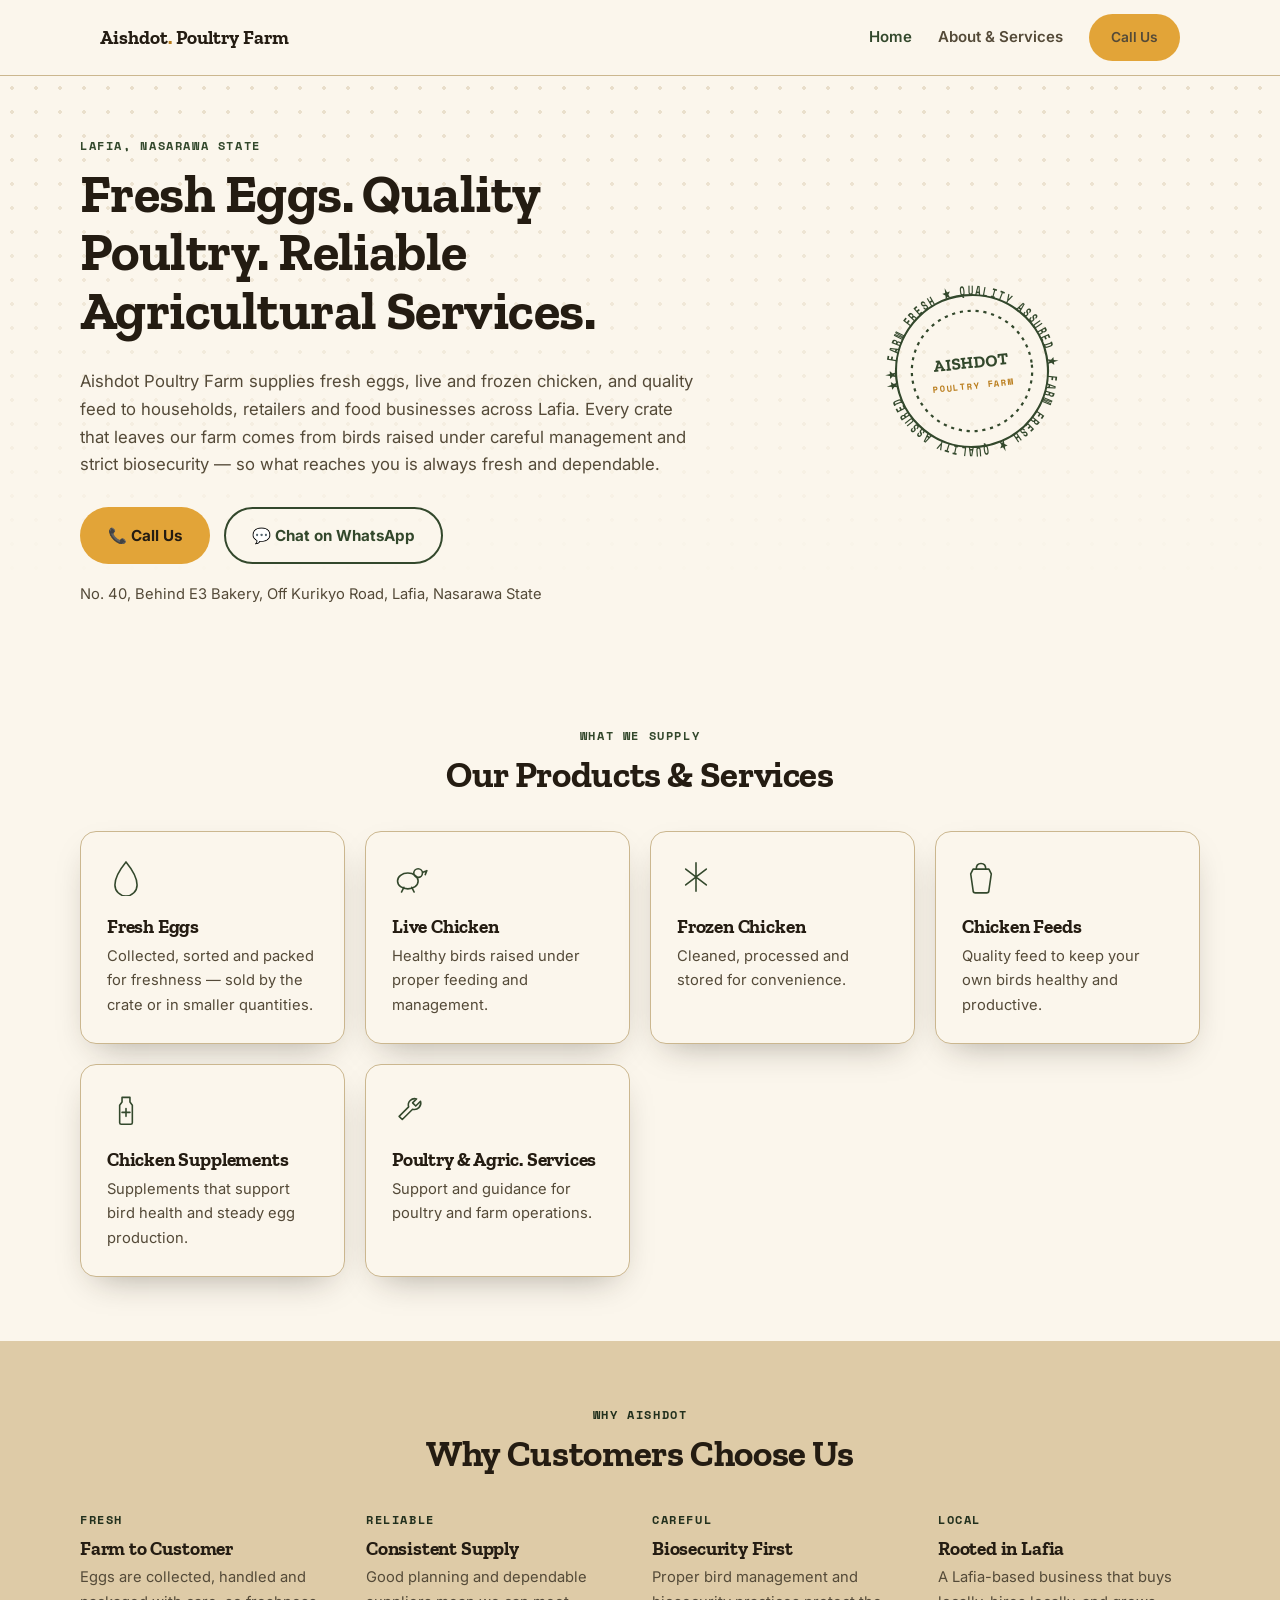
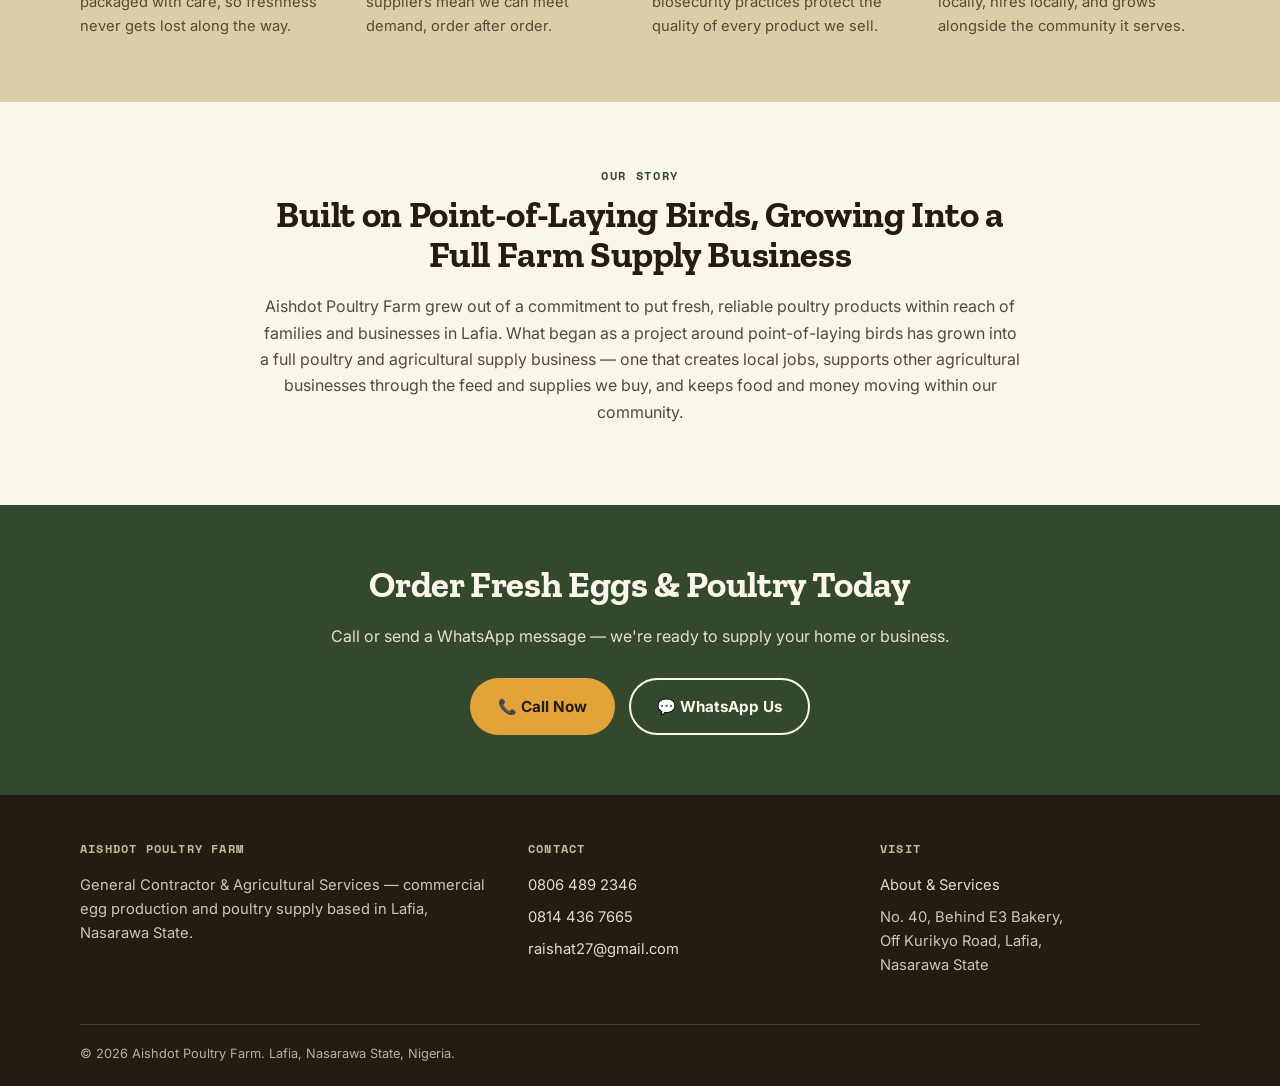
==== index.html @ 69ba30f1 "Add files via upload" ====
<!DOCTYPE html>
<html lang="en">
<head>
<meta charset="UTF-8">
<meta name="viewport" content="width=device-width, initial-scale=1.0">
<title>Aishdot Poultry Farm — Fresh Eggs & Quality Poultry in Lafia</title>
<meta name="description" content="Aishdot Poultry Farm supplies fresh eggs, live and frozen chicken, feed and supplements to homes and businesses in Lafia, Nasarawa State.">
<link rel="preconnect" href="https://fonts.googleapis.com">
<link rel="preconnect" href="https://fonts.gstatic.com" crossorigin>
<link href="https://fonts.googleapis.com/css2?family=Zilla+Slab:wght@500;600;700&family=Inter:wght@400;500;600;700&family=Space+Mono:wght@400;700&display=swap" rel="stylesheet">
<link rel="stylesheet" href="style.css">
</head>
<body>

<header class="site-header">
  <nav class="nav">
    <a href="index.html" class="brand">Aishdot<span>.</span> Poultry Farm</a>
    <button class="nav-toggle" id="navToggle" aria-label="Open menu" aria-expanded="false">☰</button>
    <div class="nav-links" id="navLinks">
      <a href="index.html" class="active">Home</a>
      <a href="about.html">About &amp; Services</a>
      <a class="btn btn-primary" href="tel:+2348064892346">Call Us</a>
    </div>
  </nav>
</header>

<section class="hero">
  <div class="hero-pattern" aria-hidden="true"></div>
  <div class="hero-grid">
    <div>
      <span class="eyebrow">Lafia, Nasarawa State</span>
      <h1>Fresh Eggs. Quality Poultry. Reliable Agricultural Services.</h1>
      <p class="lede">Aishdot Poultry Farm supplies fresh eggs, live and frozen chicken, and quality feed to households, retailers and food businesses across Lafia. Every crate that leaves our farm comes from birds raised under careful management and strict biosecurity — so what reaches you is always fresh and dependable.</p>
      <div class="btn-row">
        <a class="btn btn-primary" href="tel:+2348064892346">📞 Call Us</a>
        <a class="btn btn-outline" href="https://wa.me/2348064892346?text=Hello%20Aishdot%20Poultry%20Farm%2C%20I%27d%20like%20to%20know%20more%20about%20your%20products" target="_blank" rel="noopener">💬 Chat on WhatsApp</a>
      </div>
      <address>No. 40, Behind E3 Bakery, Off Kurikyo Road, Lafia, Nasarawa State</address>
    </div>
    <div class="hero-badge-col">
      <div class="stamp">
        <svg class="stamp-ring" viewBox="0 0 120 120">
          <path id="stampPathHome" d="M 60,60 m -48,0 a 48,48 0 1,1 96,0 a 48,48 0 1,1 -96,0" fill="none" stroke="currentColor" stroke-width="1.4"/>
          <circle cx="60" cy="60" r="38" fill="none" stroke="currentColor" stroke-width="1.4" stroke-dasharray="2 3"/>
          <text font-family="Space Mono, monospace" font-size="8.4" font-weight="700" letter-spacing="2" fill="currentColor">
            <textPath href="#stampPathHome" startOffset="0" textLength="301" lengthAdjust="spacingAndGlyphs">★ FARM FRESH ★ QUALITY ASSURED ★ FARM FRESH ★ QUALITY ASSURED ★</textPath>
          </text>
        </svg>
        <div class="stamp-center">
          <strong style="font-size:1.05rem">AISHDOT</strong>
          <small>Poultry Farm</small>
        </div>
      </div>
    </div>
  </div>
</section>

<section class="section">
  <div class="section-inner">
    <div class="section-head">
      <span class="eyebrow">What We Supply</span>
      <h2>Our Products &amp; Services</h2>
    </div>
    <div class="grid-products">
      <div class="card">
        <svg viewBox="0 0 48 48" fill="none" stroke="currentColor" stroke-width="2" stroke-linecap="round" stroke-linejoin="round"><path d="M24 5C15 16 10 27 10 34a14 14 0 0 0 28 0c0-7-5-18-14-29z"/></svg>
        <h3>Fresh Eggs</h3>
        <p>Collected, sorted and packed for freshness — sold by the crate or in smaller quantities.</p>
      </div>
      <div class="card">
        <svg viewBox="0 0 48 48" fill="none" stroke="currentColor" stroke-width="2" stroke-linecap="round" stroke-linejoin="round">
          <ellipse cx="20" cy="29" rx="13" ry="10"/><circle cx="33" cy="19" r="5.5"/>
          <path d="M39 18l5-2-2 5"/><path d="M15 37l-3 6M25 37l3 6"/>
        </svg>
        <h3>Live Chicken</h3>
        <p>Healthy birds raised under proper feeding and management.</p>
      </div>
      <div class="card">
        <svg viewBox="0 0 48 48" fill="none" stroke="currentColor" stroke-width="2" stroke-linecap="round"><path d="M24 6v36M11 14l26 20M37 14L11 34"/></svg>
        <h3>Frozen Chicken</h3>
        <p>Cleaned, processed and stored for convenience.</p>
      </div>
      <div class="card">
        <svg viewBox="0 0 48 48" fill="none" stroke="currentColor" stroke-width="2" stroke-linecap="round" stroke-linejoin="round">
          <path d="M14 14h20l3 6-3 21a3 3 0 0 1-3 3H17a3 3 0 0 1-3-3l-3-21z"/><path d="M18 14c0-4 2-7 6-7s6 3 6 7"/>
        </svg>
        <h3>Chicken Feeds</h3>
        <p>Quality feed to keep your own birds healthy and productive.</p>
      </div>
      <div class="card">
        <svg viewBox="0 0 48 48" fill="none" stroke="currentColor" stroke-width="2" stroke-linecap="round" stroke-linejoin="round">
          <path d="M19 8h10v6l3 4v22a2 2 0 0 1-2 2H18a2 2 0 0 1-2-2V18l3-4z"/><path d="M24 22v10M19 27h10"/>
        </svg>
        <h3>Chicken Supplements</h3>
        <p>Supplements that support bird health and steady egg production.</p>
      </div>
      <div class="card">
        <svg viewBox="0 0 48 48" fill="none" stroke="currentColor" stroke-width="2" stroke-linecap="round" stroke-linejoin="round">
          <path d="M31 10a8 8 0 0 0-10 10L9 32l4 4 13-13a8 8 0 0 0 10-10l-6 6-4-4z"/>
        </svg>
        <h3>Poultry &amp; Agric. Services</h3>
        <p>Support and guidance for poultry and farm operations.</p>
      </div>
    </div>
  </div>
</section>

<section class="section section-alt">
  <div class="section-inner">
    <div class="section-head">
      <span class="eyebrow">Why Aishdot</span>
      <h2>Why Customers Choose Us</h2>
    </div>
    <div class="grid-values">
      <div class="value-card">
        <span class="eyebrow">Fresh</span>
        <h3>Farm to Customer</h3>
        <p>Eggs are collected, handled and packaged with care, so freshness never gets lost along the way.</p>
      </div>
      <div class="value-card">
        <span class="eyebrow">Reliable</span>
        <h3>Consistent Supply</h3>
        <p>Good planning and dependable suppliers mean we can meet demand, order after order.</p>
      </div>
      <div class="value-card">
        <span class="eyebrow">Careful</span>
        <h3>Biosecurity First</h3>
        <p>Proper bird management and biosecurity practices protect the quality of every product we sell.</p>
      </div>
      <div class="value-card">
        <span class="eyebrow">Local</span>
        <h3>Rooted in Lafia</h3>
        <p>A Lafia-based business that buys locally, hires locally, and grows alongside the community it serves.</p>
      </div>
    </div>
  </div>
</section>

<section class="section">
  <div class="section-inner center" style="max-width:760px;margin:0 auto;">
    <span class="eyebrow">Our Story</span>
    <h2>Built on Point-of-Laying Birds, Growing Into a Full Farm Supply Business</h2>
    <p>Aishdot Poultry Farm grew out of a commitment to put fresh, reliable poultry products within reach of families and businesses in Lafia. What began as a project around point-of-laying birds has grown into a full poultry and agricultural supply business — one that creates local jobs, supports other agricultural businesses through the feed and supplies we buy, and keeps food and money moving within our community.</p>
  </div>
</section>

<section class="band">
  <div class="section-inner">
    <h2>Order Fresh Eggs &amp; Poultry Today</h2>
    <p>Call or send a WhatsApp message — we're ready to supply your home or business.</p>
    <div class="btn-row" style="justify-content:center">
      <a class="btn btn-primary" href="tel:+2348064892346">📞 Call Now</a>
      <a class="btn btn-outline" href="https://wa.me/2348064892346" target="_blank" rel="noopener">💬 WhatsApp Us</a>
    </div>
  </div>
</section>

<footer>
  <div class="footer-inner">
    <div>
      <h4>Aishdot Poultry Farm</h4>
      <p>General Contractor &amp; Agricultural Services — commercial egg production and poultry supply based in Lafia, Nasarawa State.</p>
    </div>
    <div>
      <h4>Contact</h4>
      <a href="tel:+2348064892346">0806 489 2346</a>
      <a href="tel:+2348144367665">0814 436 7665</a>
      <a href="mailto:raishat27@gmail.com">raishat27@gmail.com</a>
    </div>
    <div>
      <h4>Visit</h4>
      <a href="about.html">About &amp; Services</a>
      <p style="margin-top:8px">No. 40, Behind E3 Bakery,<br>Off Kurikyo Road, Lafia,<br>Nasarawa State</p>
    </div>
  </div>
  <div class="footer-bottom">© <span id="year"></span> Aishdot Poultry Farm. Lafia, Nasarawa State, Nigeria.</div>
</footer>

<script src="script.js"></script>
</body>
</html>
---- style.css ----
/* ============================================
   AISHDOT POULTRY FARM — Design tokens & styles
   Palette drawn from real materials: egg-carton
   pulp (tan/grey), eggshell white, forest green
   (farm/trust), egg-yolk amber (warmth, CTA).
   ============================================ */

:root{
  --cream:#FBF6EC;
  --pulp:#DECBA7;
  --pulp-dark:#B99F71;
  --ink:#241C12;
  --ink-soft:#544A38;
  --forest:#33482C;
  --forest-deep:#22301D;
  --yolk:#E2A438;
  --yolk-deep:#B97C1A;
  --line:#CBB78F;
  --radius:16px;
  --shadow:0 14px 34px -16px rgba(36,28,18,.4);
  --maxw:1120px;
}

*{box-sizing:border-box;}
html{scroll-behavior:smooth;}
body{
  margin:0;
  font-family:'Inter',system-ui,-apple-system,sans-serif;
  color:var(--ink);
  background:var(--cream);
  line-height:1.65;
  -webkit-font-smoothing:antialiased;
}
img{max-width:100%;display:block;}
a{color:inherit;}
h1,h2,h3{
  font-family:'Zilla Slab',Georgia,serif;
  font-weight:700;
  line-height:1.08;
  letter-spacing:-.01em;
  margin:0 0 .5em;
}
h1{font-size:clamp(2.1rem,5vw,3.4rem);}
h2{font-size:clamp(1.6rem,3.4vw,2.3rem);}
h3{font-size:1.2rem;}
p{margin:0 0 1em;color:var(--ink-soft);}
.mono{font-family:'Space Mono',monospace;}
.eyebrow{
  font-family:'Space Mono',monospace;
  font-size:.72rem;
  letter-spacing:.14em;
  text-transform:uppercase;
  color:var(--forest);
  font-weight:700;
  margin:0 0 10px;
  display:block;
}
.section-alt .eyebrow{color:var(--forest-deep);}
.center{text-align:center;}
.lede{font-size:1.05rem;max-width:640px;}
.center .lede{margin-left:auto;margin-right:auto;}

/* ---------- buttons ---------- */
.btn{
  display:inline-flex;align-items:center;gap:8px;
  padding:14px 26px;border-radius:999px;
  font-weight:700;font-size:.95rem;text-decoration:none;
  border:2px solid transparent;cursor:pointer;
  transition:transform .15s ease, background .15s ease, color .15s ease;
}
.btn:hover{transform:translateY(-2px);}
.btn:focus-visible{outline:3px solid var(--yolk);outline-offset:3px;}
.btn-primary{background:var(--yolk);color:var(--ink);}
.btn-primary:hover{background:var(--yolk-deep);}
.btn-outline{background:transparent;border-color:var(--forest);color:var(--forest);}
.btn-outline:hover{background:var(--forest);color:var(--cream);}
.btn-row{display:flex;flex-wrap:wrap;gap:14px;margin-top:28px;}
.center .btn-row{justify-content:center;}

/* ---------- header / nav ---------- */
.site-header{
  position:sticky;top:0;z-index:50;
  background:rgba(251,246,236,.92);backdrop-filter:blur(8px);
  border-bottom:1px solid var(--line);
}
.nav{max-width:var(--maxw);margin:0 auto;display:flex;align-items:center;justify-content:space-between;padding:14px 20px;}
.brand{font-family:'Zilla Slab',serif;font-weight:700;font-size:1.2rem;text-decoration:none;color:var(--ink);}
.brand span{color:var(--yolk-deep);}
.nav-links{display:flex;align-items:center;gap:26px;}
.nav-links a{text-decoration:none;font-weight:600;font-size:.94rem;color:var(--ink-soft);}
.nav-links a.active{color:var(--forest);}
.nav-links .btn{padding:10px 20px;font-size:.86rem;}
.nav-toggle{display:none;background:none;border:none;font-size:1.5rem;color:var(--ink);cursor:pointer;}

@media (max-width:760px){
  .nav-toggle{display:block;}
  .nav-links{
    position:fixed;inset:60px 0 0 0;background:var(--cream);
    flex-direction:column;align-items:flex-start;padding:28px 24px;gap:20px;
    transform:translateY(-115%);transition:transform .3s ease;
    border-bottom:1px solid var(--line);overflow-y:auto;
  }
  .nav-links.open{transform:translateY(0);}
}

/* ---------- hero ---------- */
.hero{position:relative;overflow:hidden;padding:60px 20px 56px;}
.hero-pattern{
  position:absolute;inset:0;
  background-image:radial-gradient(var(--pulp-dark) 1.6px, transparent 1.6px);
  background-size:24px 24px;opacity:.28;
  mask-image:linear-gradient(to bottom, black, transparent 88%);
  pointer-events:none;
}
.hero-grid{position:relative;max-width:var(--maxw);margin:0 auto;display:grid;grid-template-columns:1.15fr .85fr;gap:48px;align-items:center;}
.hero address{font-style:normal;font-size:.92rem;color:var(--ink-soft);margin-top:18px;}
.hero-badge-col{display:flex;justify-content:center;}
@media (max-width:860px){
  .hero-grid{grid-template-columns:1fr;text-align:center;}
  .hero address{margin-left:auto;margin-right:auto;}
}

/* ---------- stamp badge (signature element) ---------- */
.stamp{width:190px;height:190px;position:relative;color:var(--forest);flex:none;}
.stamp.stamp--sm{width:104px;height:104px;}
.stamp svg{width:100%;height:100%;}
.stamp-ring{transform:rotate(-6deg);}
.stamp-center{
  position:absolute;inset:0;display:flex;flex-direction:column;
  align-items:center;justify-content:center;text-align:center;
  font-family:'Zilla Slab',serif;font-weight:700;color:var(--forest);
  transform:rotate(-6deg);
}
.stamp-center small{
  font-family:'Space Mono',monospace;font-weight:700;font-size:.55rem;
  letter-spacing:.1em;color:var(--yolk-deep);text-transform:uppercase;margin-top:2px;
}
.stamp--sm .stamp-center{font-size:.6rem;}
.stamp--sm .stamp-center strong{font-size:.85rem;}

/* ---------- layout sections ---------- */
.section{padding:64px 20px;}
.section-inner{max-width:var(--maxw);margin:0 auto;}
.section-alt{background:var(--pulp);}
.section-head{max-width:640px;margin:0 auto 8px;text-align:center;}

/* ---------- product / icon cards ---------- */
.grid-products{display:grid;grid-template-columns:repeat(auto-fit,minmax(230px,1fr));gap:20px;margin-top:36px;}
.card{
  background:var(--cream);border:1px solid var(--line);border-radius:var(--radius);
  padding:26px;box-shadow:var(--shadow);
}
.section-alt .card{background:var(--cream);}
.card svg{width:38px;height:38px;color:var(--forest);margin-bottom:14px;}
.card h3{margin-bottom:6px;}
.card p{margin:0;font-size:.92rem;}

/* ---------- value / why-us cards ---------- */
.grid-values{display:grid;grid-template-columns:repeat(auto-fit,minmax(220px,1fr));gap:28px 24px;margin-top:36px;}
.value-card h3{margin-bottom:6px;}
.value-card p{font-size:.92rem;margin:0;}

/* ---------- process (real sequence — numbered) ---------- */
.process{margin-top:36px;max-width:760px;margin-left:auto;margin-right:auto;}
.process-step{
  display:grid;grid-template-columns:52px 1fr;gap:18px;
  padding:22px 0;border-top:1px solid var(--line);
}
.process-step:first-child{border-top:none;padding-top:0;}
.step-num{font-family:'Space Mono',monospace;font-weight:700;color:var(--yolk-deep);font-size:1.05rem;padding-top:2px;}
.process-step h3{margin-bottom:4px;}
.process-step p{margin:0;font-size:.92rem;}

/* ---------- tags ---------- */
.tag-list{display:flex;flex-wrap:wrap;gap:12px;margin-top:28px;}
.tag{
  background:var(--cream);border:1px solid var(--forest);color:var(--forest);
  padding:10px 18px;border-radius:999px;font-weight:600;font-size:.88rem;
}

/* ---------- checklist (about services) ---------- */
.checklist{list-style:none;margin:28px 0 0;padding:0;display:grid;gap:14px;}
.checklist li{display:flex;gap:12px;align-items:flex-start;font-size:.98rem;color:var(--ink-soft);}
.checklist svg{width:20px;height:20px;flex:none;color:var(--yolk-deep);margin-top:2px;}

/* ---------- pull quote (mission) ---------- */
.pull-quote{
  max-width:720px;margin:36px auto 0;padding:32px;border:2px solid var(--forest);
  border-radius:var(--radius);text-align:center;
}
.pull-quote p{
  font-family:'Zilla Slab',serif;font-size:clamp(1.2rem,2.6vw,1.6rem);
  color:var(--ink);font-weight:600;margin:0;line-height:1.4;
}

/* ---------- contact band ---------- */
.band{background:var(--forest);color:var(--cream);padding:60px 20px;text-align:center;}
.band h2{color:var(--cream);}
.band p{color:#E7E0CE;}
.band .btn-outline{border-color:var(--cream);color:var(--cream);}
.band .btn-outline:hover{background:var(--cream);color:var(--forest);}

/* ---------- contact block (about page) ---------- */
.contact-grid{display:grid;grid-template-columns:1fr 1fr;gap:28px;margin-top:36px;}
.contact-item{display:flex;gap:14px;align-items:flex-start;}
.contact-item svg{width:22px;height:22px;color:var(--forest);flex:none;margin-top:3px;}
.contact-item a{text-decoration:none;font-weight:600;color:var(--ink);}
.contact-item span{display:block;font-size:.85rem;color:var(--ink-soft);}
@media (max-width:640px){.contact-grid{grid-template-columns:1fr;}}

/* ---------- footer ---------- */
footer{background:var(--ink);color:var(--cream);padding:44px 20px 22px;}
.footer-inner{max-width:var(--maxw);margin:0 auto;display:grid;grid-template-columns:1.3fr 1fr 1fr;gap:32px;}
.footer-inner h4{font-family:'Space Mono',monospace;font-size:.75rem;letter-spacing:.1em;text-transform:uppercase;color:#C9B896;margin:0 0 14px;}
.footer-inner a{display:block;text-decoration:none;color:var(--cream);opacity:.88;margin-bottom:8px;font-size:.92rem;}
.footer-inner p{color:#CFC6B2;font-size:.92rem;}
.footer-bottom{max-width:var(--maxw);margin:32px auto 0;border-top:1px solid rgba(251,246,236,.15);padding-top:18px;font-size:.8rem;color:#B9AF9A;}
@media (max-width:760px){.footer-inner{grid-template-columns:1fr;}}

@media (prefers-reduced-motion:reduce){
  *{transition:none !important;animation:none !important;scroll-behavior:auto !important;}
}
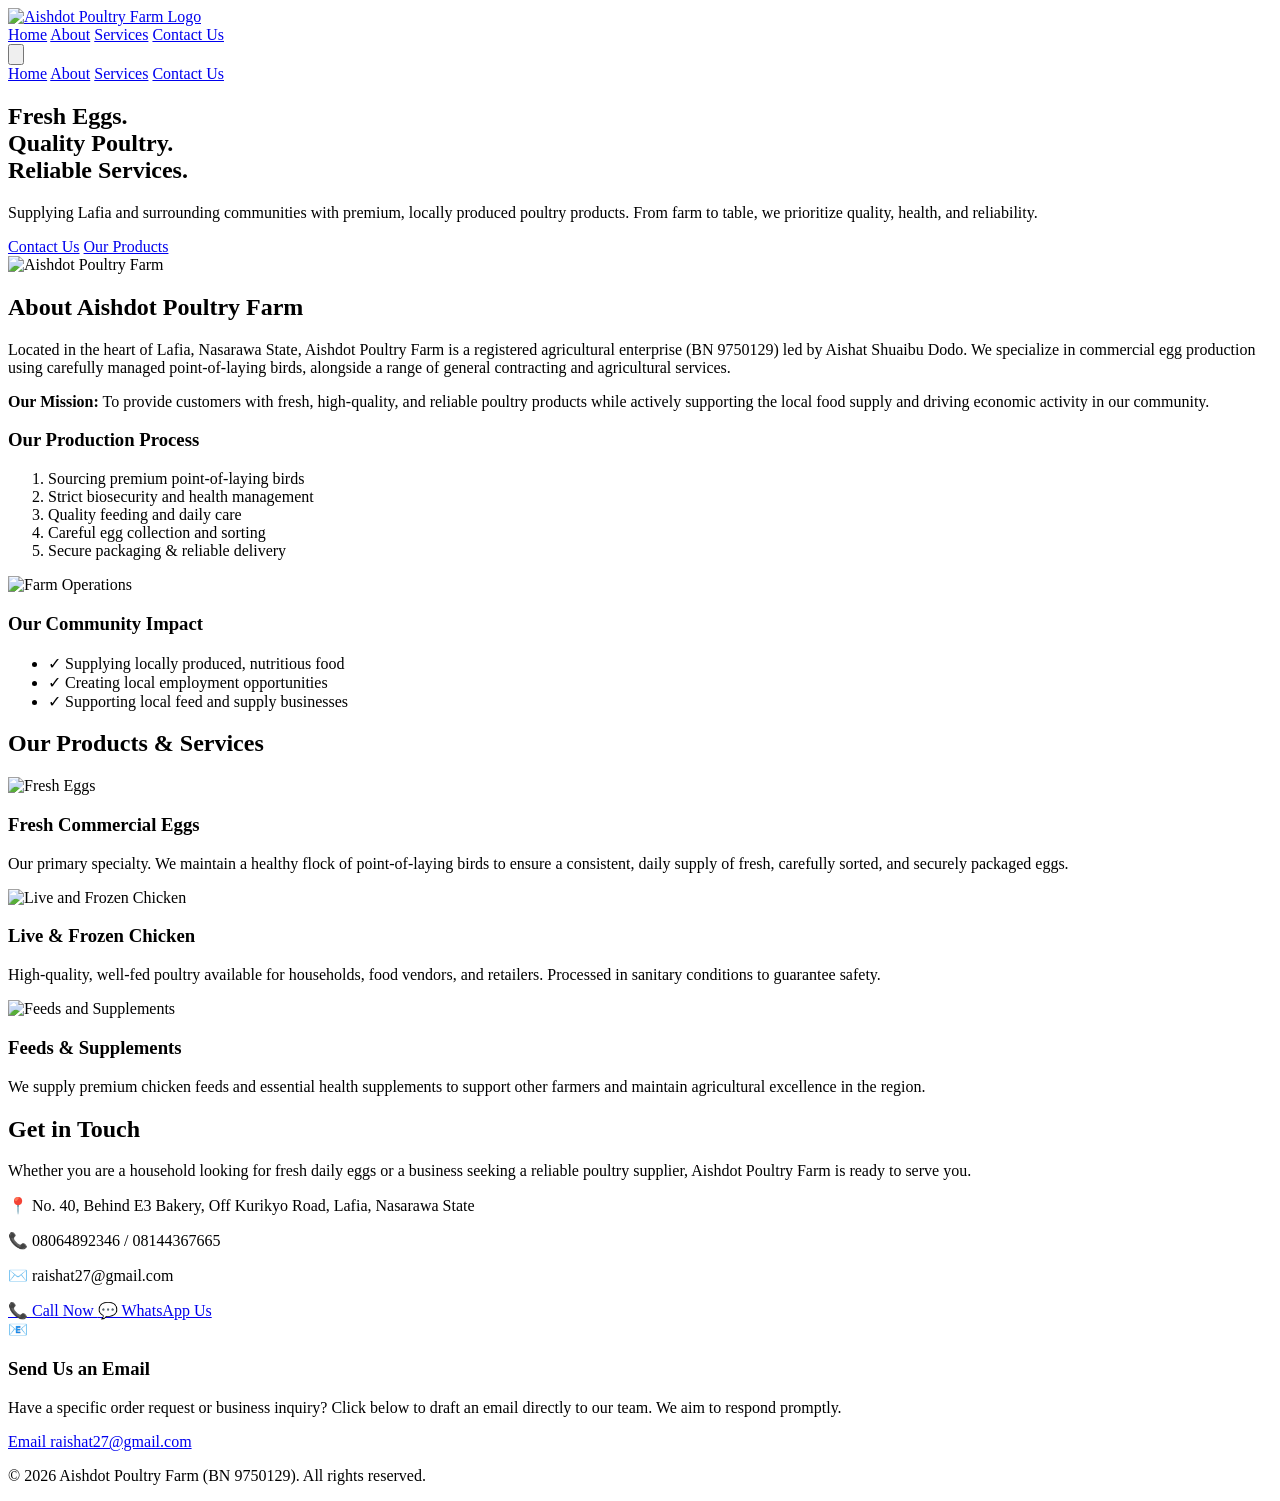
==== commit 36c0de31: "Add initial HTML structure for Aishdot Poultry Farm" ====
--- a/index.html
+++ b/index.html
@@ -1,181 +1,227 @@
 <!DOCTYPE html>
-<html lang="en">
+<html lang="en" class="scroll-smooth">
 <head>
-<meta charset="UTF-8">
-<meta name="viewport" content="width=device-width, initial-scale=1.0">
-<title>Aishdot Poultry Farm — Fresh Eggs & Quality Poultry in Lafia</title>
-<meta name="description" content="Aishdot Poultry Farm supplies fresh eggs, live and frozen chicken, feed and supplements to homes and businesses in Lafia, Nasarawa State.">
-<link rel="preconnect" href="https://fonts.googleapis.com">
-<link rel="preconnect" href="https://fonts.gstatic.com" crossorigin>
-<link href="https://fonts.googleapis.com/css2?family=Zilla+Slab:wght@500;600;700&family=Inter:wght@400;500;600;700&family=Space+Mono:wght@400;700&display=swap" rel="stylesheet">
-<link rel="stylesheet" href="style.css">
+    <meta charset="UTF-8">
+    <meta name="viewport" content="width=device-width, initial-scale=1.0">
+    <title>Aishdot Poultry Farm | Fresh Eggs & Poultry Services</title>
+    <meta name="description" content="Aishdot Poultry Farm provides fresh eggs, live and frozen chicken, and reliable agricultural services in Lafia, Nasarawa State.">
+    <!-- Tailwind CSS CDN -->
+    <script src="https://cdn.tailwindcss.com"></script>
 </head>
-<body>
-
-<header class="site-header">
-  <nav class="nav">
-    <a href="index.html" class="brand">Aishdot<span>.</span> Poultry Farm</a>
-    <button class="nav-toggle" id="navToggle" aria-label="Open menu" aria-expanded="false">☰</button>
-    <div class="nav-links" id="navLinks">
-      <a href="index.html" class="active">Home</a>
-      <a href="about.html">About &amp; Services</a>
-      <a class="btn btn-primary" href="tel:+2348064892346">Call Us</a>
-    </div>
-  </nav>
-</header>
-
-<section class="hero">
-  <div class="hero-pattern" aria-hidden="true"></div>
-  <div class="hero-grid">
-    <div>
-      <span class="eyebrow">Lafia, Nasarawa State</span>
-      <h1>Fresh Eggs. Quality Poultry. Reliable Agricultural Services.</h1>
-      <p class="lede">Aishdot Poultry Farm supplies fresh eggs, live and frozen chicken, and quality feed to households, retailers and food businesses across Lafia. Every crate that leaves our farm comes from birds raised under careful management and strict biosecurity — so what reaches you is always fresh and dependable.</p>
-      <div class="btn-row">
-        <a class="btn btn-primary" href="tel:+2348064892346">📞 Call Us</a>
-        <a class="btn btn-outline" href="https://wa.me/2348064892346?text=Hello%20Aishdot%20Poultry%20Farm%2C%20I%27d%20like%20to%20know%20more%20about%20your%20products" target="_blank" rel="noopener">💬 Chat on WhatsApp</a>
-      </div>
-      <address>No. 40, Behind E3 Bakery, Off Kurikyo Road, Lafia, Nasarawa State</address>
-    </div>
-    <div class="hero-badge-col">
-      <div class="stamp">
-        <svg class="stamp-ring" viewBox="0 0 120 120">
-          <path id="stampPathHome" d="M 60,60 m -48,0 a 48,48 0 1,1 96,0 a 48,48 0 1,1 -96,0" fill="none" stroke="currentColor" stroke-width="1.4"/>
-          <circle cx="60" cy="60" r="38" fill="none" stroke="currentColor" stroke-width="1.4" stroke-dasharray="2 3"/>
-          <text font-family="Space Mono, monospace" font-size="8.4" font-weight="700" letter-spacing="2" fill="currentColor">
-            <textPath href="#stampPathHome" startOffset="0" textLength="301" lengthAdjust="spacingAndGlyphs">★ FARM FRESH ★ QUALITY ASSURED ★ FARM FRESH ★ QUALITY ASSURED ★</textPath>
-          </text>
-        </svg>
-        <div class="stamp-center">
-          <strong style="font-size:1.05rem">AISHDOT</strong>
-          <small>Poultry Farm</small>
-        </div>
-      </div>
-    </div>
-  </div>
-</section>
-
-<section class="section">
-  <div class="section-inner">
-    <div class="section-head">
-      <span class="eyebrow">What We Supply</span>
-      <h2>Our Products &amp; Services</h2>
-    </div>
-    <div class="grid-products">
-      <div class="card">
-        <svg viewBox="0 0 48 48" fill="none" stroke="currentColor" stroke-width="2" stroke-linecap="round" stroke-linejoin="round"><path d="M24 5C15 16 10 27 10 34a14 14 0 0 0 28 0c0-7-5-18-14-29z"/></svg>
-        <h3>Fresh Eggs</h3>
-        <p>Collected, sorted and packed for freshness — sold by the crate or in smaller quantities.</p>
-      </div>
-      <div class="card">
-        <svg viewBox="0 0 48 48" fill="none" stroke="currentColor" stroke-width="2" stroke-linecap="round" stroke-linejoin="round">
-          <ellipse cx="20" cy="29" rx="13" ry="10"/><circle cx="33" cy="19" r="5.5"/>
-          <path d="M39 18l5-2-2 5"/><path d="M15 37l-3 6M25 37l3 6"/>
-        </svg>
-        <h3>Live Chicken</h3>
-        <p>Healthy birds raised under proper feeding and management.</p>
-      </div>
-      <div class="card">
-        <svg viewBox="0 0 48 48" fill="none" stroke="currentColor" stroke-width="2" stroke-linecap="round"><path d="M24 6v36M11 14l26 20M37 14L11 34"/></svg>
-        <h3>Frozen Chicken</h3>
-        <p>Cleaned, processed and stored for convenience.</p>
-      </div>
-      <div class="card">
-        <svg viewBox="0 0 48 48" fill="none" stroke="currentColor" stroke-width="2" stroke-linecap="round" stroke-linejoin="round">
-          <path d="M14 14h20l3 6-3 21a3 3 0 0 1-3 3H17a3 3 0 0 1-3-3l-3-21z"/><path d="M18 14c0-4 2-7 6-7s6 3 6 7"/>
-        </svg>
-        <h3>Chicken Feeds</h3>
-        <p>Quality feed to keep your own birds healthy and productive.</p>
-      </div>
-      <div class="card">
-        <svg viewBox="0 0 48 48" fill="none" stroke="currentColor" stroke-width="2" stroke-linecap="round" stroke-linejoin="round">
-          <path d="M19 8h10v6l3 4v22a2 2 0 0 1-2 2H18a2 2 0 0 1-2-2V18l3-4z"/><path d="M24 22v10M19 27h10"/>
-        </svg>
-        <h3>Chicken Supplements</h3>
-        <p>Supplements that support bird health and steady egg production.</p>
-      </div>
-      <div class="card">
-        <svg viewBox="0 0 48 48" fill="none" stroke="currentColor" stroke-width="2" stroke-linecap="round" stroke-linejoin="round">
-          <path d="M31 10a8 8 0 0 0-10 10L9 32l4 4 13-13a8 8 0 0 0 10-10l-6 6-4-4z"/>
-        </svg>
-        <h3>Poultry &amp; Agric. Services</h3>
-        <p>Support and guidance for poultry and farm operations.</p>
-      </div>
-    </div>
-  </div>
-</section>
-
-<section class="section section-alt">
-  <div class="section-inner">
-    <div class="section-head">
-      <span class="eyebrow">Why Aishdot</span>
-      <h2>Why Customers Choose Us</h2>
-    </div>
-    <div class="grid-values">
-      <div class="value-card">
-        <span class="eyebrow">Fresh</span>
-        <h3>Farm to Customer</h3>
-        <p>Eggs are collected, handled and packaged with care, so freshness never gets lost along the way.</p>
-      </div>
-      <div class="value-card">
-        <span class="eyebrow">Reliable</span>
-        <h3>Consistent Supply</h3>
-        <p>Good planning and dependable suppliers mean we can meet demand, order after order.</p>
-      </div>
-      <div class="value-card">
-        <span class="eyebrow">Careful</span>
-        <h3>Biosecurity First</h3>
-        <p>Proper bird management and biosecurity practices protect the quality of every product we sell.</p>
-      </div>
-      <div class="value-card">
-        <span class="eyebrow">Local</span>
-        <h3>Rooted in Lafia</h3>
-        <p>A Lafia-based business that buys locally, hires locally, and grows alongside the community it serves.</p>
-      </div>
-    </div>
-  </div>
-</section>
-
-<section class="section">
-  <div class="section-inner center" style="max-width:760px;margin:0 auto;">
-    <span class="eyebrow">Our Story</span>
-    <h2>Built on Point-of-Laying Birds, Growing Into a Full Farm Supply Business</h2>
-    <p>Aishdot Poultry Farm grew out of a commitment to put fresh, reliable poultry products within reach of families and businesses in Lafia. What began as a project around point-of-laying birds has grown into a full poultry and agricultural supply business — one that creates local jobs, supports other agricultural businesses through the feed and supplies we buy, and keeps food and money moving within our community.</p>
-  </div>
-</section>
-
-<section class="band">
-  <div class="section-inner">
-    <h2>Order Fresh Eggs &amp; Poultry Today</h2>
-    <p>Call or send a WhatsApp message — we're ready to supply your home or business.</p>
-    <div class="btn-row" style="justify-content:center">
-      <a class="btn btn-primary" href="tel:+2348064892346">📞 Call Now</a>
-      <a class="btn btn-outline" href="https://wa.me/2348064892346" target="_blank" rel="noopener">💬 WhatsApp Us</a>
-    </div>
-  </div>
-</section>
-
-<footer>
-  <div class="footer-inner">
-    <div>
-      <h4>Aishdot Poultry Farm</h4>
-      <p>General Contractor &amp; Agricultural Services — commercial egg production and poultry supply based in Lafia, Nasarawa State.</p>
-    </div>
-    <div>
-      <h4>Contact</h4>
-      <a href="tel:+2348064892346">0806 489 2346</a>
-      <a href="tel:+2348144367665">0814 436 7665</a>
-      <a href="mailto:raishat27@gmail.com">raishat27@gmail.com</a>
-    </div>
-    <div>
-      <h4>Visit</h4>
-      <a href="about.html">About &amp; Services</a>
-      <p style="margin-top:8px">No. 40, Behind E3 Bakery,<br>Off Kurikyo Road, Lafia,<br>Nasarawa State</p>
-    </div>
-  </div>
-  <div class="footer-bottom">© <span id="year"></span> Aishdot Poultry Farm. Lafia, Nasarawa State, Nigeria.</div>
-</footer>
-
-<script src="script.js"></script>
+<body class="font-sans text-gray-800 antialiased bg-gray-50 pt-20">
+
+    <!-- Navigation -->
+    <nav class="bg-white shadow-md fixed w-full z-50 top-0">
+        <div class="max-w-6xl mx-auto px-4">
+            <div class="flex justify-between items-center py-3">
+                <!-- Brand / Logo -->
+                <a href="#home" class="flex items-center">
+                    <img src="file_0000000057c881f48728e6d2594c0277.png" alt="Aishdot Poultry Farm Logo" class="h-12 md:h-16 w-auto object-contain">
+                </a>
+                
+                <!-- Desktop Menu -->
+                <div class="hidden md:flex space-x-6 items-center">
+                    <a href="#home" class="font-medium text-gray-600 hover:text-green-700 transition">Home</a>
+                    <a href="#about" class="font-medium text-gray-600 hover:text-green-700 transition">About</a>
+                    <a href="#services" class="font-medium text-gray-600 hover:text-green-700 transition">Services</a>
+                    <a href="#contact" class="bg-green-700 text-white px-5 py-2 rounded-lg font-medium hover:bg-green-800 transition">Contact Us</a>
+                </div>
+
+                <!-- Mobile Menu Button -->
+                <div class="md:hidden flex items-center">
+                    <button id="mobile-menu-btn" class="text-gray-600 hover:text-green-700 focus:outline-none">
+                        <svg class="w-8 h-8" fill="none" stroke="currentColor" viewBox="0 0 24 24">
+                            <path stroke-linecap="round" stroke-linejoin="round" stroke-width="2" d="M4 6h16M4 12h16M4 18h16"></path>
+                        </svg>
+                    </button>
+                </div>
+            </div>
+            
+            <!-- Mobile Menu Dropdown (Hidden by default) -->
+            <div id="mobile-menu" class="hidden md:hidden pb-4">
+                <div class="flex flex-col space-y-3 mt-2">
+                    <a href="#home" class="block text-gray-600 hover:text-green-700 font-medium">Home</a>
+                    <a href="#about" class="block text-gray-600 hover:text-green-700 font-medium">About</a>
+                    <a href="#services" class="block text-gray-600 hover:text-green-700 font-medium">Services</a>
+                    <a href="#contact" class="block text-green-700 font-bold">Contact Us</a>
+                </div>
+            </div>
+        </div>
+    </nav>
+
+    <!-- Hero Section -->
+    <section id="home" class="pt-20 pb-20 bg-green-50">
+        <div class="max-w-6xl mx-auto px-4 grid md:grid-cols-2 gap-12 items-center">
+            <div class="text-center md:text-left">
+                <h1 class="text-5xl md:text-6xl font-extrabold text-gray-900 mb-6">
+                    Fresh Eggs.<br>Quality Poultry.<br>
+                    <span class="text-green-700">Reliable Services.</span>
+                </h1>
+                <p class="text-lg text-gray-600 mb-10 max-w-lg mx-auto md:mx-0">
+                    Supplying Lafia and surrounding communities with premium, locally produced poultry products. From farm to table, we prioritize quality, health, and reliability.
+                </p>
+                <div class="flex flex-col sm:flex-row justify-center md:justify-start space-y-4 sm:space-y-0 sm:space-x-4">
+                    <a href="#contact" class="bg-green-700 text-white px-8 py-3 rounded-lg font-semibold hover:bg-green-800 transition shadow-lg text-center">Contact Us</a>
+                    <a href="#services" class="bg-white text-green-700 border border-green-700 px-8 py-3 rounded-lg font-semibold hover:bg-green-50 transition shadow-lg text-center">Our Products</a>
+                </div>
+            </div>
+            <!-- Hero Image Placeholder -->
+            <div class="hidden md:block">
+                <img src="https://via.placeholder.com/600x400?text=Farm+Hero+Image" alt="Aishdot Poultry Farm" class="rounded-2xl shadow-xl w-full object-cover h-96">
+            </div>
+        </div>
+    </section>
+
+    <!-- About Section -->
+    <section id="about" class="py-20 bg-white">
+        <div class="max-w-6xl mx-auto px-4 grid md:grid-cols-2 gap-12 items-center">
+            <div>
+                <h2 class="text-3xl font-bold text-gray-900 mb-6">About Aishdot Poultry Farm</h2>
+                <p class="text-gray-600 mb-4 leading-relaxed">
+                    Located in the heart of Lafia, Nasarawa State, Aishdot Poultry Farm is a registered agricultural enterprise (BN 9750129) led by Aishat Shuaibu Dodo. We specialize in commercial egg production using carefully managed point-of-laying birds, alongside a range of general contracting and agricultural services.
+                </p>
+                <p class="text-gray-600 mb-4 leading-relaxed">
+                    <strong>Our Mission:</strong> To provide customers with fresh, high-quality, and reliable poultry products while actively supporting the local food supply and driving economic activity in our community.
+                </p>
+                
+                <div class="mt-8">
+                    <h3 class="text-xl font-bold text-gray-900 mb-4">Our Production Process</h3>
+                    <ol class="space-y-2 text-gray-600 text-sm list-decimal list-inside">
+                        <li>Sourcing premium point-of-laying birds</li>
+                        <li>Strict biosecurity and health management</li>
+                        <li>Quality feeding and daily care</li>
+                        <li>Careful egg collection and sorting</li>
+                        <li>Secure packaging & reliable delivery</li>
+                    </ol>
+                </div>
+            </div>
+            <div class="space-y-6">
+                <!-- About Image Placeholder -->
+                <img src="https://via.placeholder.com/600x300?text=Farm+Operations" alt="Farm Operations" class="rounded-2xl shadow-md w-full object-cover h-64">
+                
+                <div class="bg-green-100 p-8 rounded-2xl shadow-inner">
+                    <h3 class="text-xl font-bold text-gray-900 mb-4">Our Community Impact</h3>
+                    <ul class="space-y-3 text-gray-700">
+                        <li class="flex items-center">✓ Supplying locally produced, nutritious food</li>
+                        <li class="flex items-center">✓ Creating local employment opportunities</li>
+                        <li class="flex items-center">✓ Supporting local feed and supply businesses</li>
+                    </ul>
+                </div>
+            </div>
+        </div>
+    </section>
+
+    <!-- Services & Products Section -->
+    <section id="services" class="py-20 bg-gray-50">
+        <div class="max-w-6xl mx-auto px-4 text-center">
+            <h2 class="text-3xl font-bold text-gray-900 mb-12">Our Products & Services</h2>
+            <div class="grid md:grid-cols-3 gap-8">
+                
+                <!-- Product 1 -->
+                <div class="bg-white rounded-xl shadow-sm border border-gray-100 hover:shadow-md transition overflow-hidden">
+                    <img src="https://via.placeholder.com/400x200?text=Fresh+Eggs" alt="Fresh Eggs" class="w-full h-48 object-cover">
+                    <div class="p-8">
+                        <h3 class="text-xl font-bold text-gray-900 mb-3">Fresh Commercial Eggs</h3>
+                        <p class="text-gray-600 text-sm">
+                            Our primary specialty. We maintain a healthy flock of point-of-laying birds to ensure a consistent, daily supply of fresh, carefully sorted, and securely packaged eggs.
+                        </p>
+                    </div>
+                </div>
+
+                <!-- Product 2 -->
+                <div class="bg-white rounded-xl shadow-sm border border-gray-100 hover:shadow-md transition overflow-hidden">
+                    <img src="https://via.placeholder.com/400x200?text=Live+%26+Frozen+Chicken" alt="Live and Frozen Chicken" class="w-full h-48 object-cover">
+                    <div class="p-8">
+                        <h3 class="text-xl font-bold text-gray-900 mb-3">Live & Frozen Chicken</h3>
+                        <p class="text-gray-600 text-sm">
+                            High-quality, well-fed poultry available for households, food vendors, and retailers. Processed in sanitary conditions to guarantee safety.
+                        </p>
+                    </div>
+                </div>
+
+                <!-- Product 3 -->
+                <div class="bg-white rounded-xl shadow-sm border border-gray-100 hover:shadow-md transition overflow-hidden">
+                    <img src="https://via.placeholder.com/400x200?text=Feeds+%26+Supplements" alt="Feeds and Supplements" class="w-full h-48 object-cover">
+                    <div class="p-8">
+                        <h3 class="text-xl font-bold text-gray-900 mb-3">Feeds & Supplements</h3>
+                        <p class="text-gray-600 text-sm">
+                            We supply premium chicken feeds and essential health supplements to support other farmers and maintain agricultural excellence in the region.
+                        </p>
+                    </div>
+                </div>
+
+            </div>
+        </div>
+    </section>
+
+    <!-- Contact & Footer Section -->
+    <section id="contact" class="py-16 bg-gray-900 text-white">
+        <div class="max-w-6xl mx-auto px-4 grid md:grid-cols-2 gap-12 items-center">
+            <!-- Contact Info -->
+            <div>
+                <h2 class="text-3xl font-bold mb-6">Get in Touch</h2>
+                <p class="text-gray-400 mb-8 max-w-md">
+                    Whether you are a household looking for fresh daily eggs or a business seeking a reliable poultry supplier, Aishdot Poultry Farm is ready to serve you.
+                </p>
+                <div class="space-y-4 mb-8">
+                    <p class="flex items-center text-gray-300">
+                        <span class="mr-3 text-green-500">📍</span> 
+                        No. 40, Behind E3 Bakery, Off Kurikyo Road, Lafia, Nasarawa State
+                    </p>
+                    <p class="flex items-center text-gray-300">
+                        <span class="mr-3 text-green-500">📞</span> 
+                        08064892346 / 08144367665
+                    </p>
+                    <p class="flex items-center text-gray-300">
+                        <span class="mr-3 text-green-500">✉️</span> 
+                        raishat27@gmail.com
+                    </p>
+                </div>
+                <!-- Call/WhatsApp Buttons -->
+                <div class="flex flex-col sm:flex-row space-y-4 sm:space-y-0 sm:space-x-4">
+                    <a href="tel:08064892346" class="bg-green-700 hover:bg-green-800 text-white px-6 py-3 rounded-lg font-semibold transition text-center">
+                        📞 Call Now
+                    </a>
+                    <a href="https://wa.me/2348064892346" target="_blank" class="bg-green-600 hover:bg-green-700 text-white px-6 py-3 rounded-lg font-semibold transition text-center">
+                        💬 WhatsApp Us
+                    </a>
+                </div>
+            </div>
+            
+            <!-- Mailto Contact Block -->
+            <div class="bg-gray-800 p-8 rounded-xl text-center border border-gray-700">
+                <div class="text-5xl mb-4">📧</div>
+                <h3 class="text-2xl font-bold mb-4">Send Us an Email</h3>
+                <p class="text-gray-400 mb-8 text-sm">
+                    Have a specific order request or business inquiry? Click below to draft an email directly to our team. We aim to respond promptly.
+                </p>
+                <a href="mailto:raishat27@gmail.com?subject=Website%20Inquiry:%20Aishdot%20Poultry%20Farm" class="inline-block w-full bg-white text-gray-900 hover:bg-gray-200 font-bold py-3 px-6 rounded-lg transition duration-300">
+                    Email raishat27@gmail.com
+                </a>
+            </div>
+        </div>
+        
+        <div class="max-w-6xl mx-auto px-4 mt-16 pt-8 border-t border-gray-800 text-center text-gray-500 text-sm">
+            <p>&copy; 2026 Aishdot Poultry Farm (BN 9750129). All rights reserved.</p>
+        </div>
+    </section>
+
+    <!-- Mobile Menu Script -->
+    <script>
+        const btn = document.getElementById('mobile-menu-btn');
+        const menu = document.getElementById('mobile-menu');
+
+        btn.addEventListener('click', () => {
+            menu.classList.toggle('hidden');
+        });
+
+        // Close mobile menu when a link is clicked
+        const mobileLinks = menu.querySelectorAll('a');
+        mobileLinks.forEach(link => {
+            link.addEventListener('click', () => {
+                menu.classList.add('hidden');
+            });
+        });
+    </script>
 </body>
-</html>
+      </html>
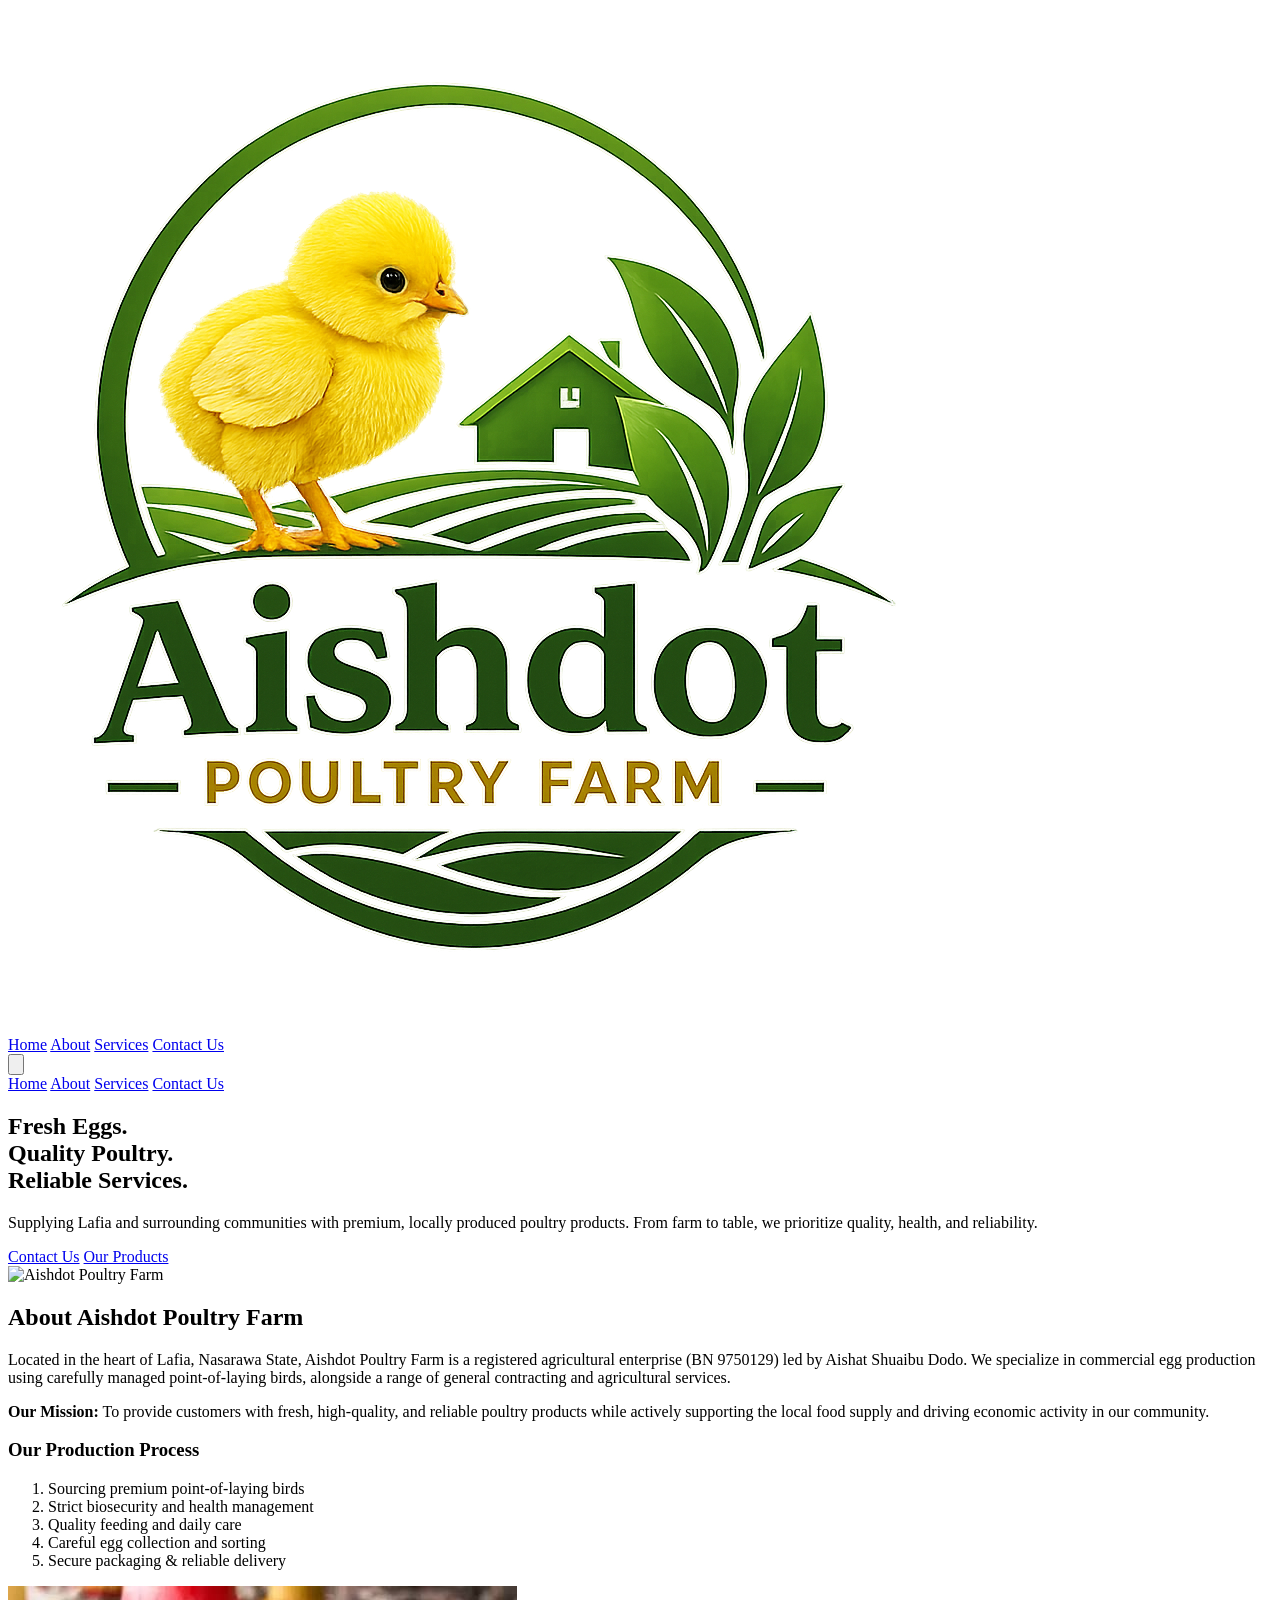
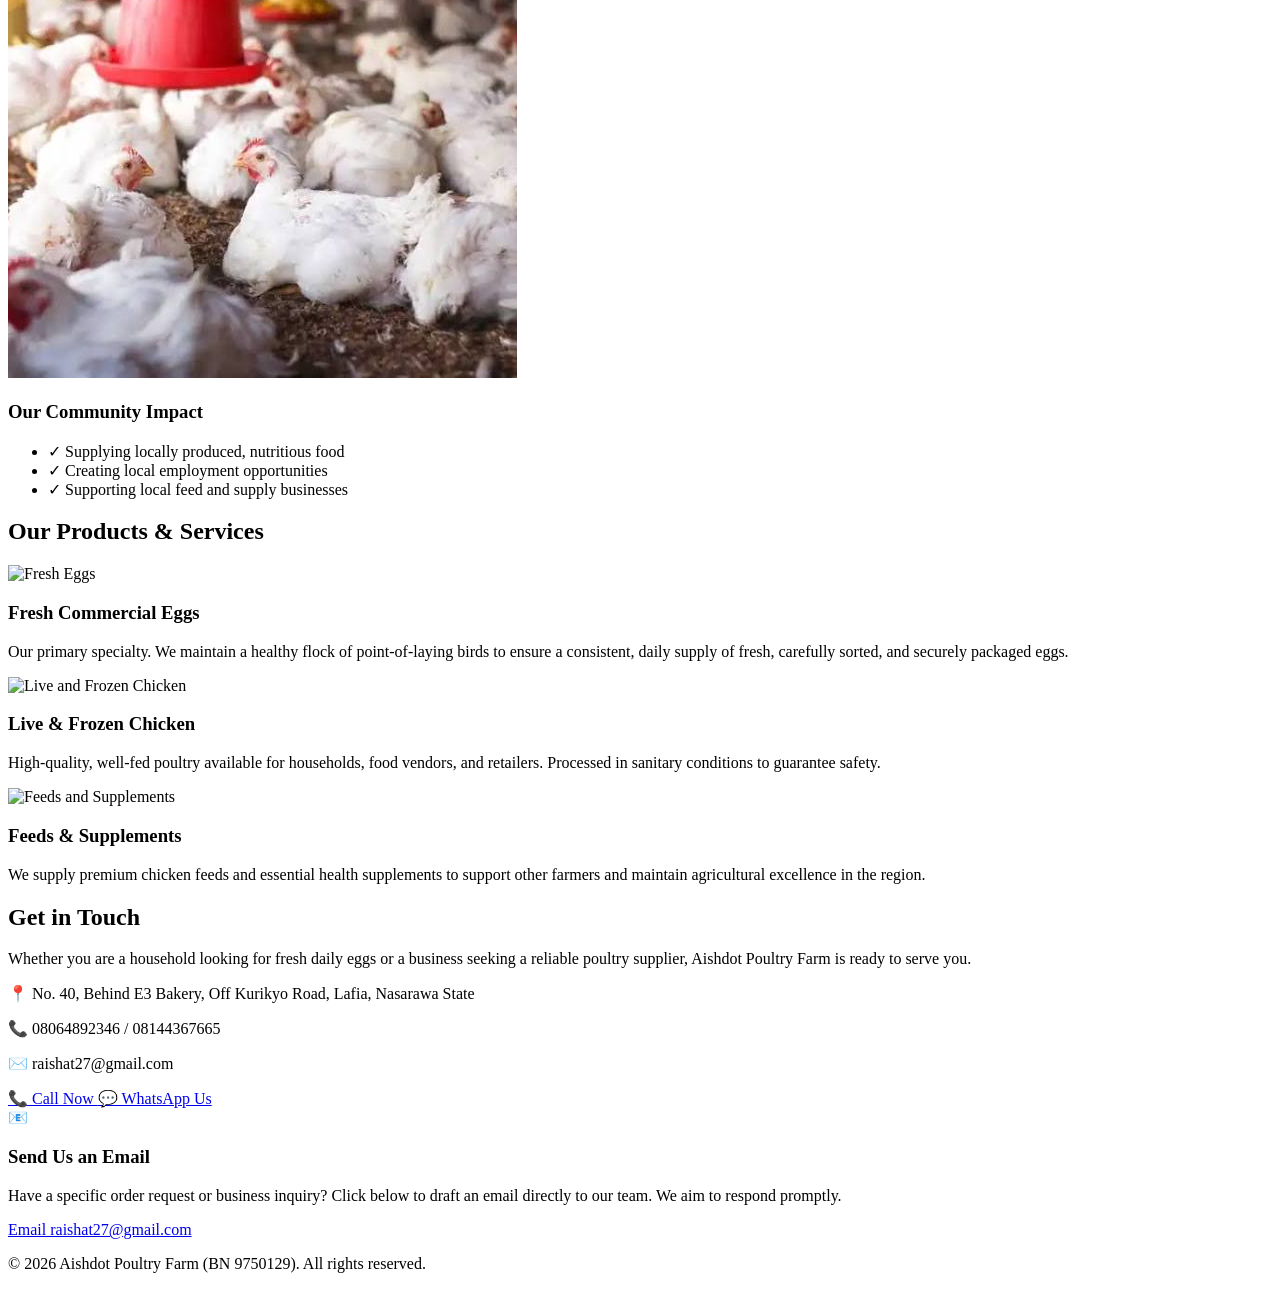
==== commit 5354d63b: "Update image source in index.html" ====
--- a/index.html
+++ b/index.html
@@ -97,7 +97,7 @@
             </div>
             <div class="space-y-6">
                 <!-- About Image Placeholder -->
-                <img src="https://via.placeholder.com/600x300?text=Farm+Operations" alt="Farm Operations" class="rounded-2xl shadow-md w-full object-cover h-64">
+                <img src="1.op.jpeg" alt="Farm Operations" class="rounded-2xl shadow-md w-full object-cover h-64">
                 
                 <div class="bg-green-100 p-8 rounded-2xl shadow-inner">
                     <h3 class="text-xl font-bold text-gray-900 mb-4">Our Community Impact</h3>
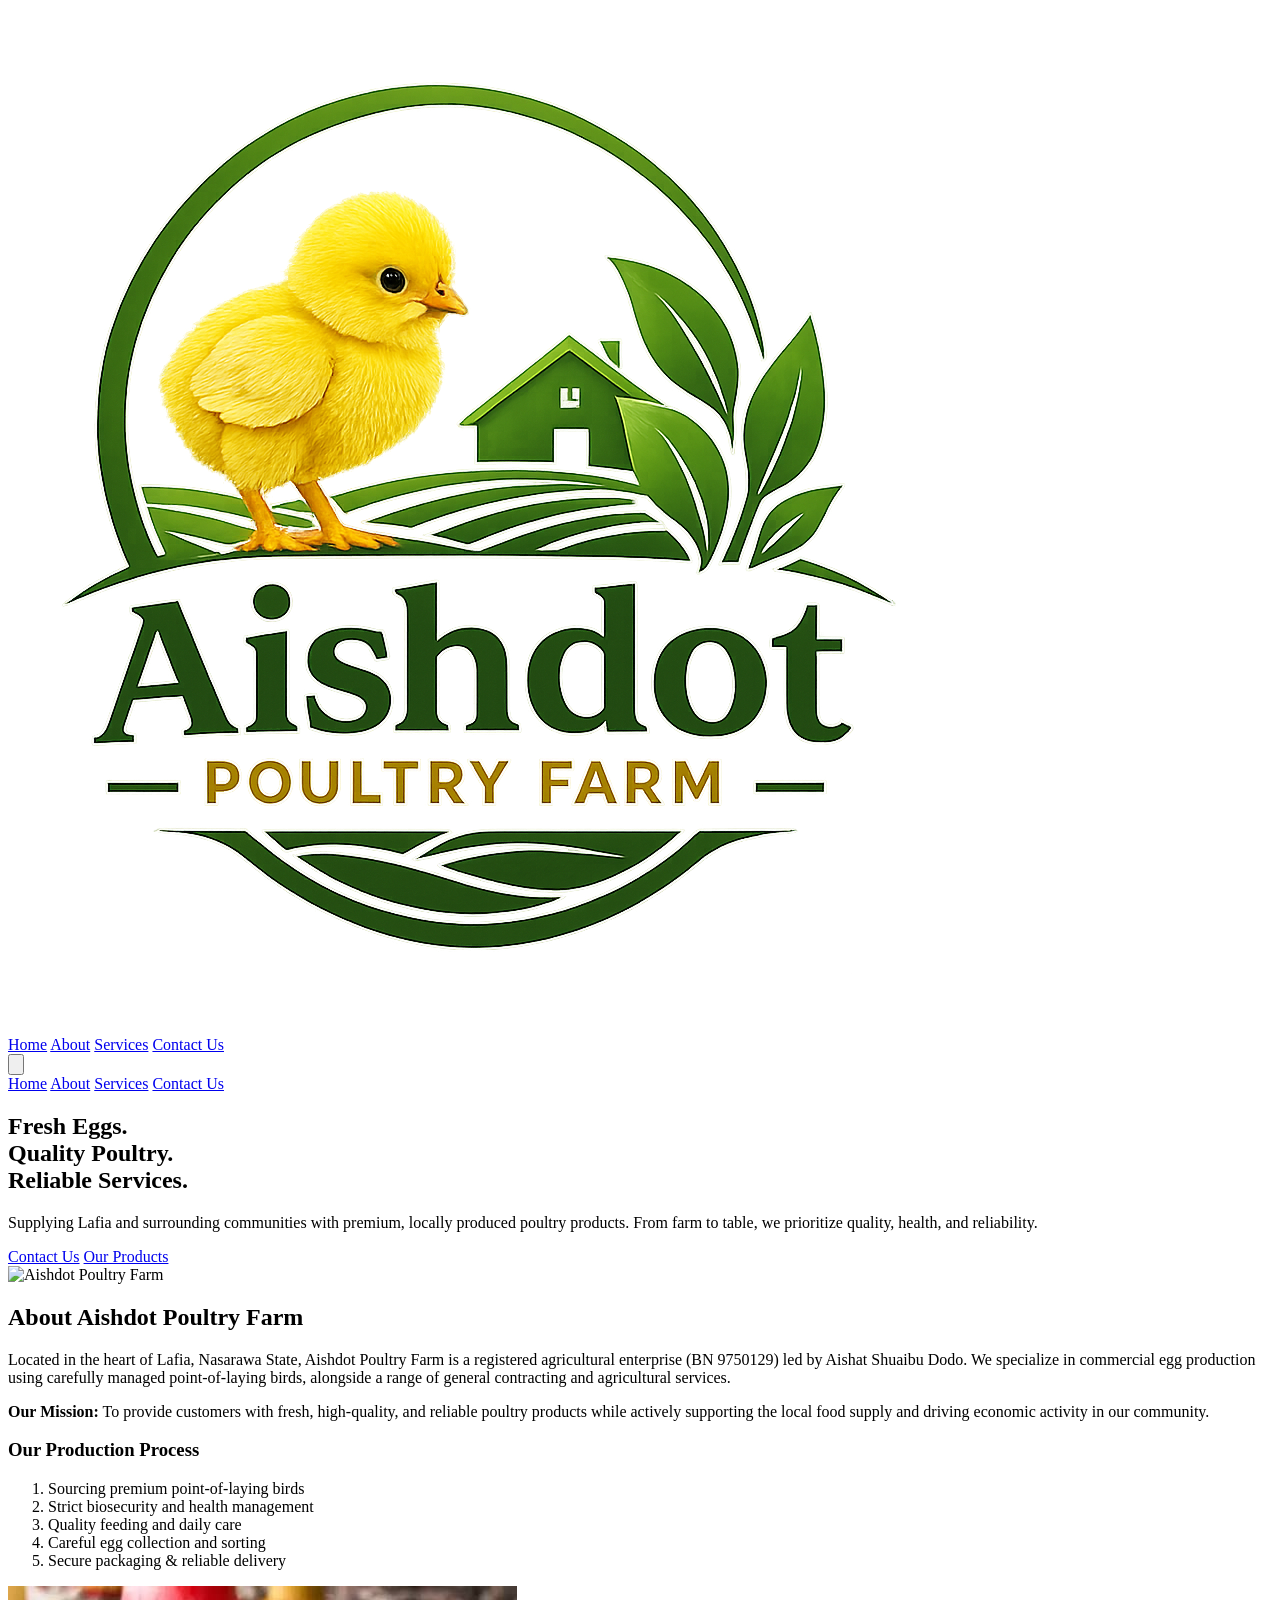
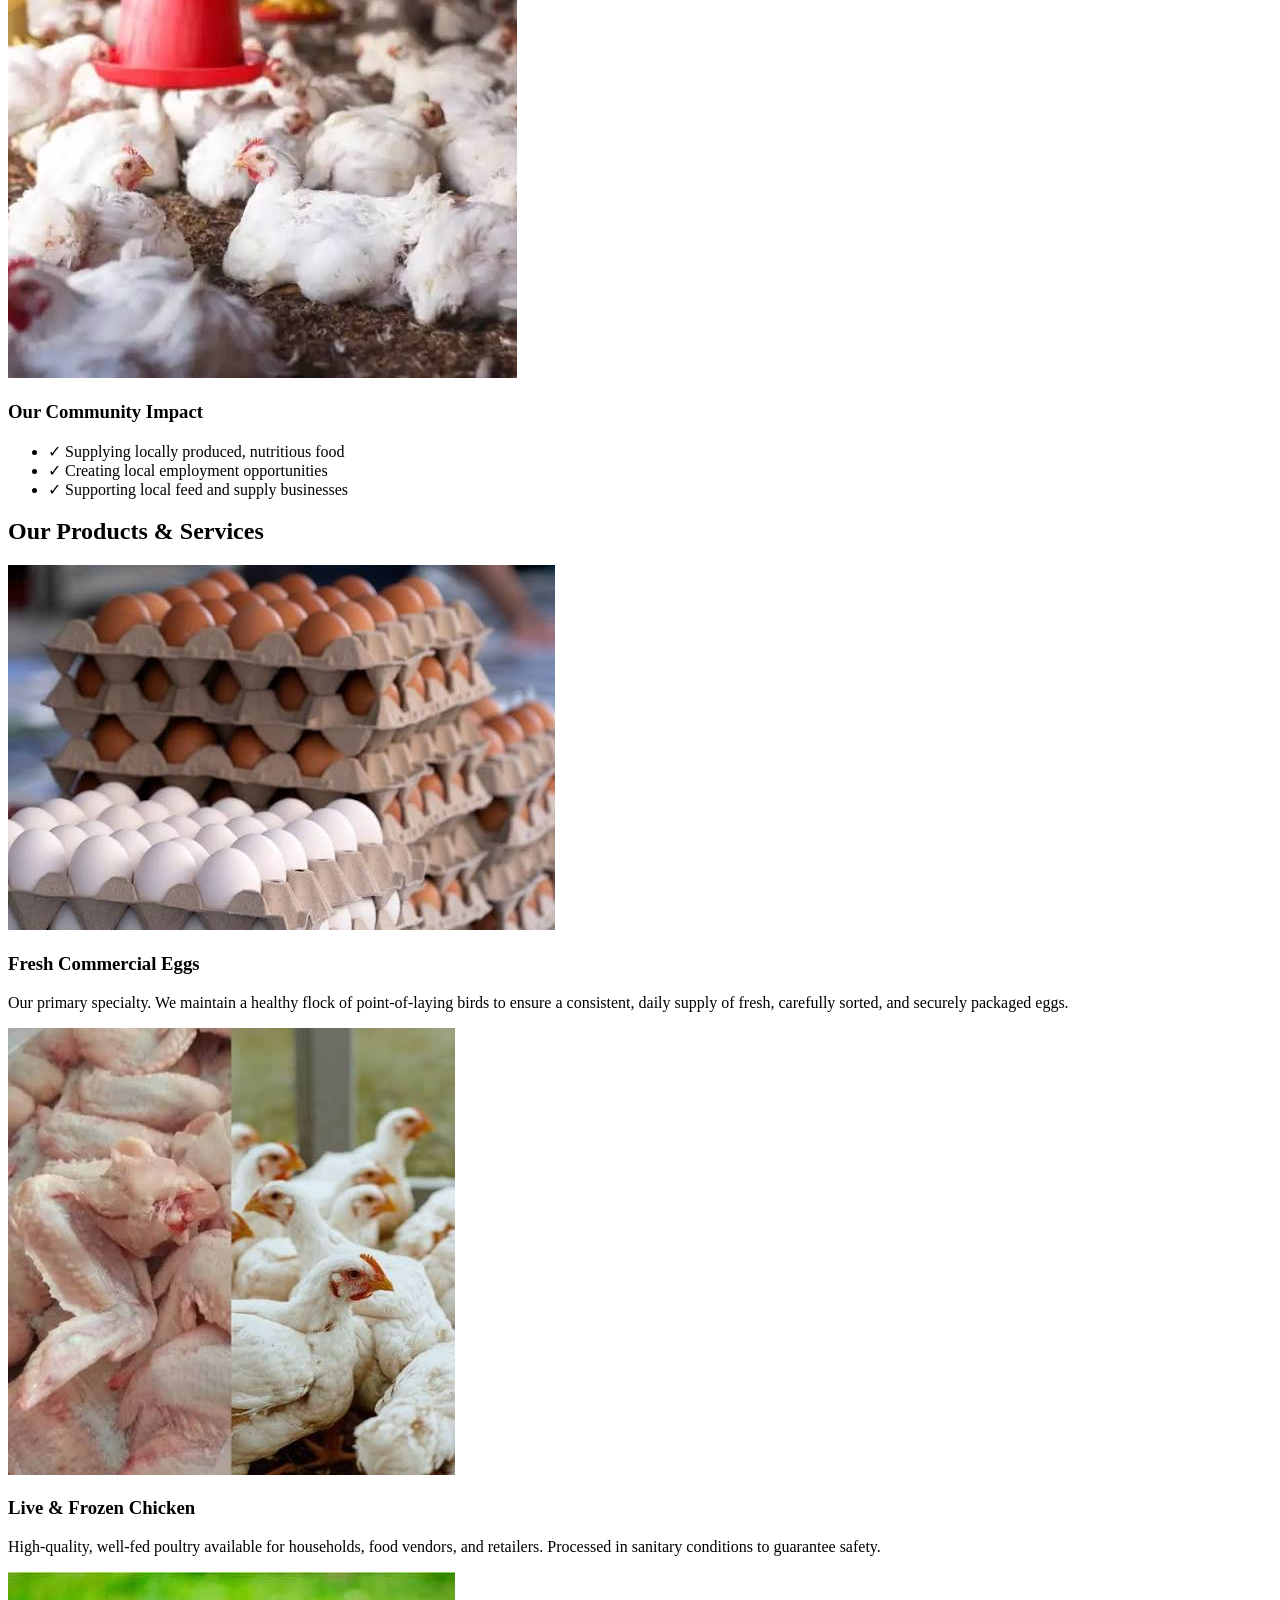
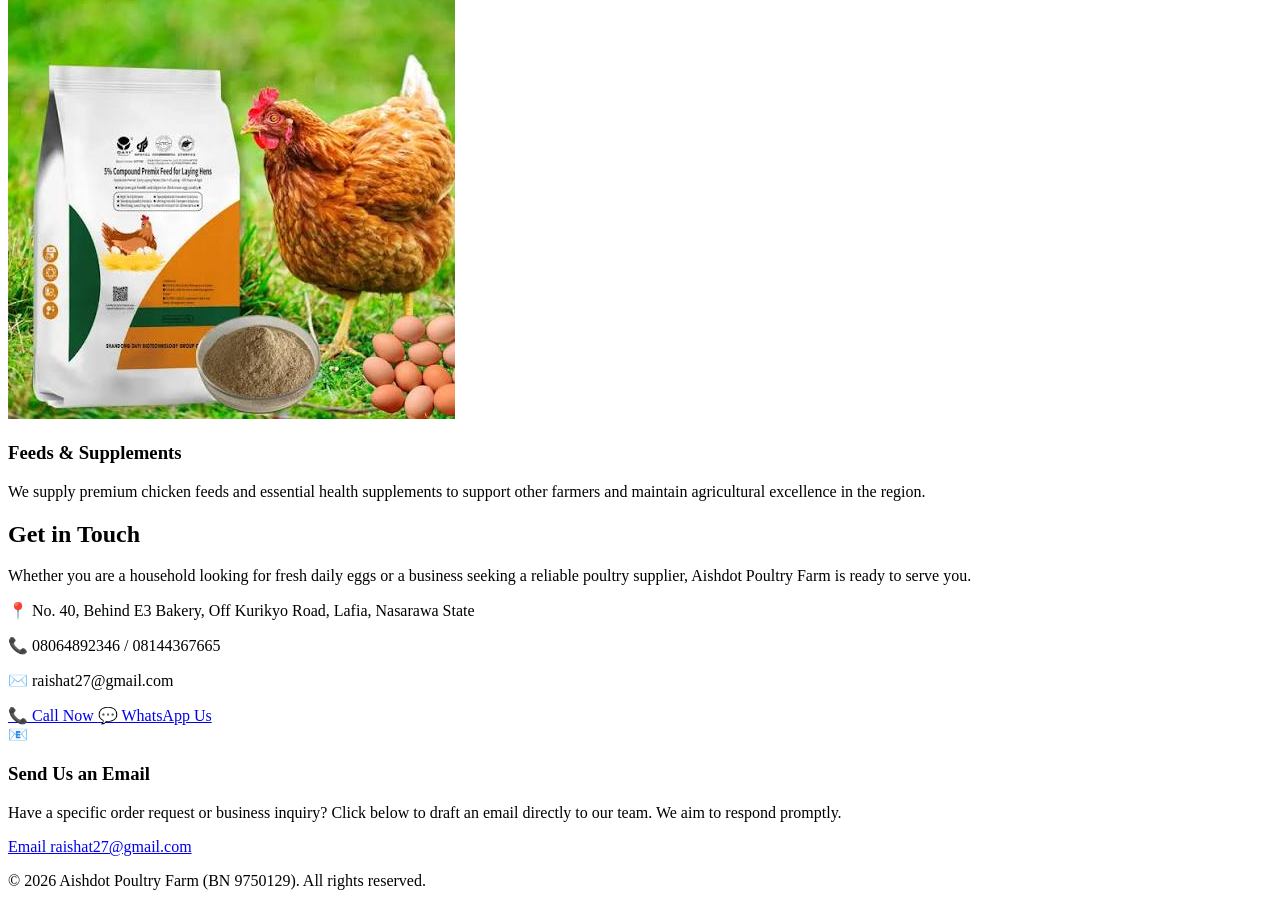
==== commit a9a16309: "Update product images in index.html" ====
--- a/index.html
+++ b/index.html
@@ -119,7 +119,7 @@
                 
                 <!-- Product 1 -->
                 <div class="bg-white rounded-xl shadow-sm border border-gray-100 hover:shadow-md transition overflow-hidden">
-                    <img src="https://via.placeholder.com/400x200?text=Fresh+Eggs" alt="Fresh Eggs" class="w-full h-48 object-cover">
+                    <img src="1.fresh.jpeg" alt="Fresh Eggs" class="w-full h-48 object-cover">
                     <div class="p-8">
                         <h3 class="text-xl font-bold text-gray-900 mb-3">Fresh Commercial Eggs</h3>
                         <p class="text-gray-600 text-sm">
@@ -130,7 +130,7 @@
 
                 <!-- Product 2 -->
                 <div class="bg-white rounded-xl shadow-sm border border-gray-100 hover:shadow-md transition overflow-hidden">
-                    <img src="https://via.placeholder.com/400x200?text=Live+%26+Frozen+Chicken" alt="Live and Frozen Chicken" class="w-full h-48 object-cover">
+                    <img src="1.live.jpeg" alt="Live and Frozen Chicken" class="w-full h-48 object-cover">
                     <div class="p-8">
                         <h3 class="text-xl font-bold text-gray-900 mb-3">Live & Frozen Chicken</h3>
                         <p class="text-gray-600 text-sm">
@@ -141,7 +141,7 @@
 
                 <!-- Product 3 -->
                 <div class="bg-white rounded-xl shadow-sm border border-gray-100 hover:shadow-md transition overflow-hidden">
-                    <img src="https://via.placeholder.com/400x200?text=Feeds+%26+Supplements" alt="Feeds and Supplements" class="w-full h-48 object-cover">
+                    <img src="1.feed.jpeg" alt="Feeds and Supplements" class="w-full h-48 object-cover">
                     <div class="p-8">
                         <h3 class="text-xl font-bold text-gray-900 mb-3">Feeds & Supplements</h3>
                         <p class="text-gray-600 text-sm">
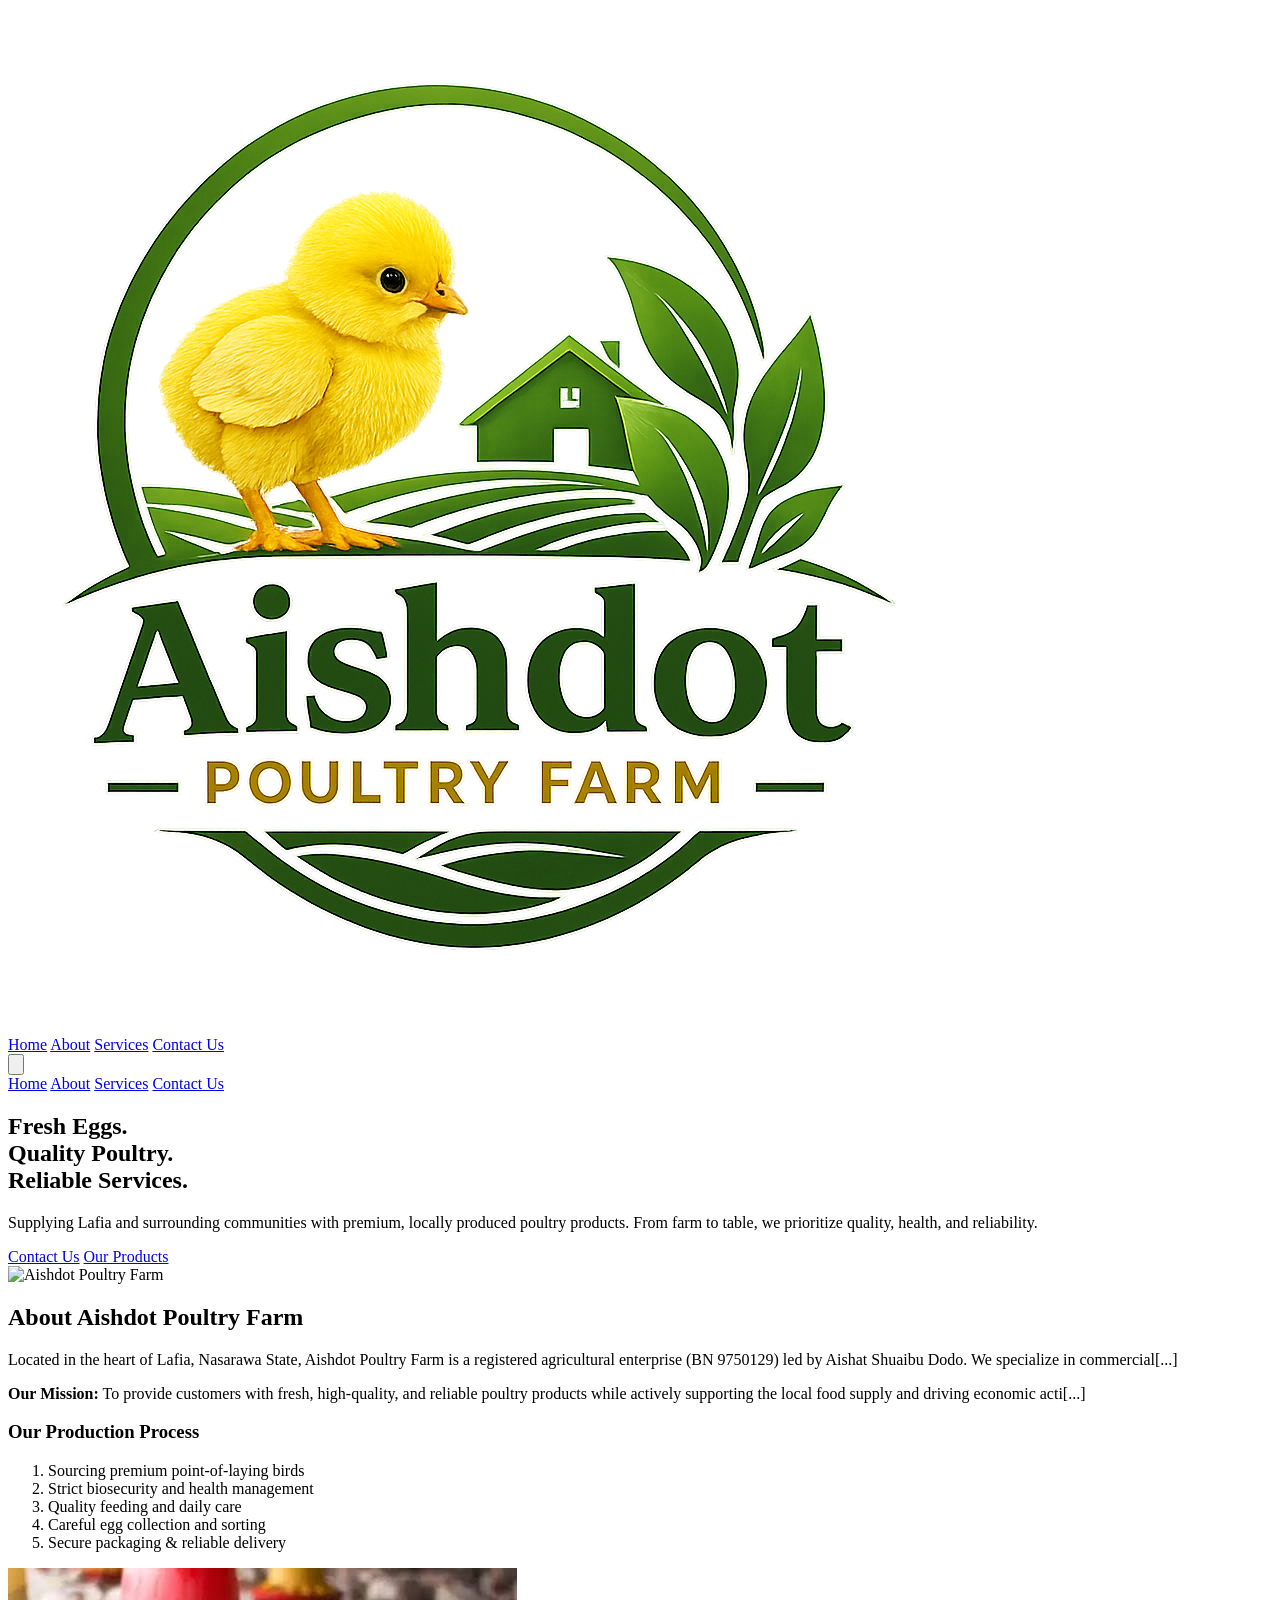
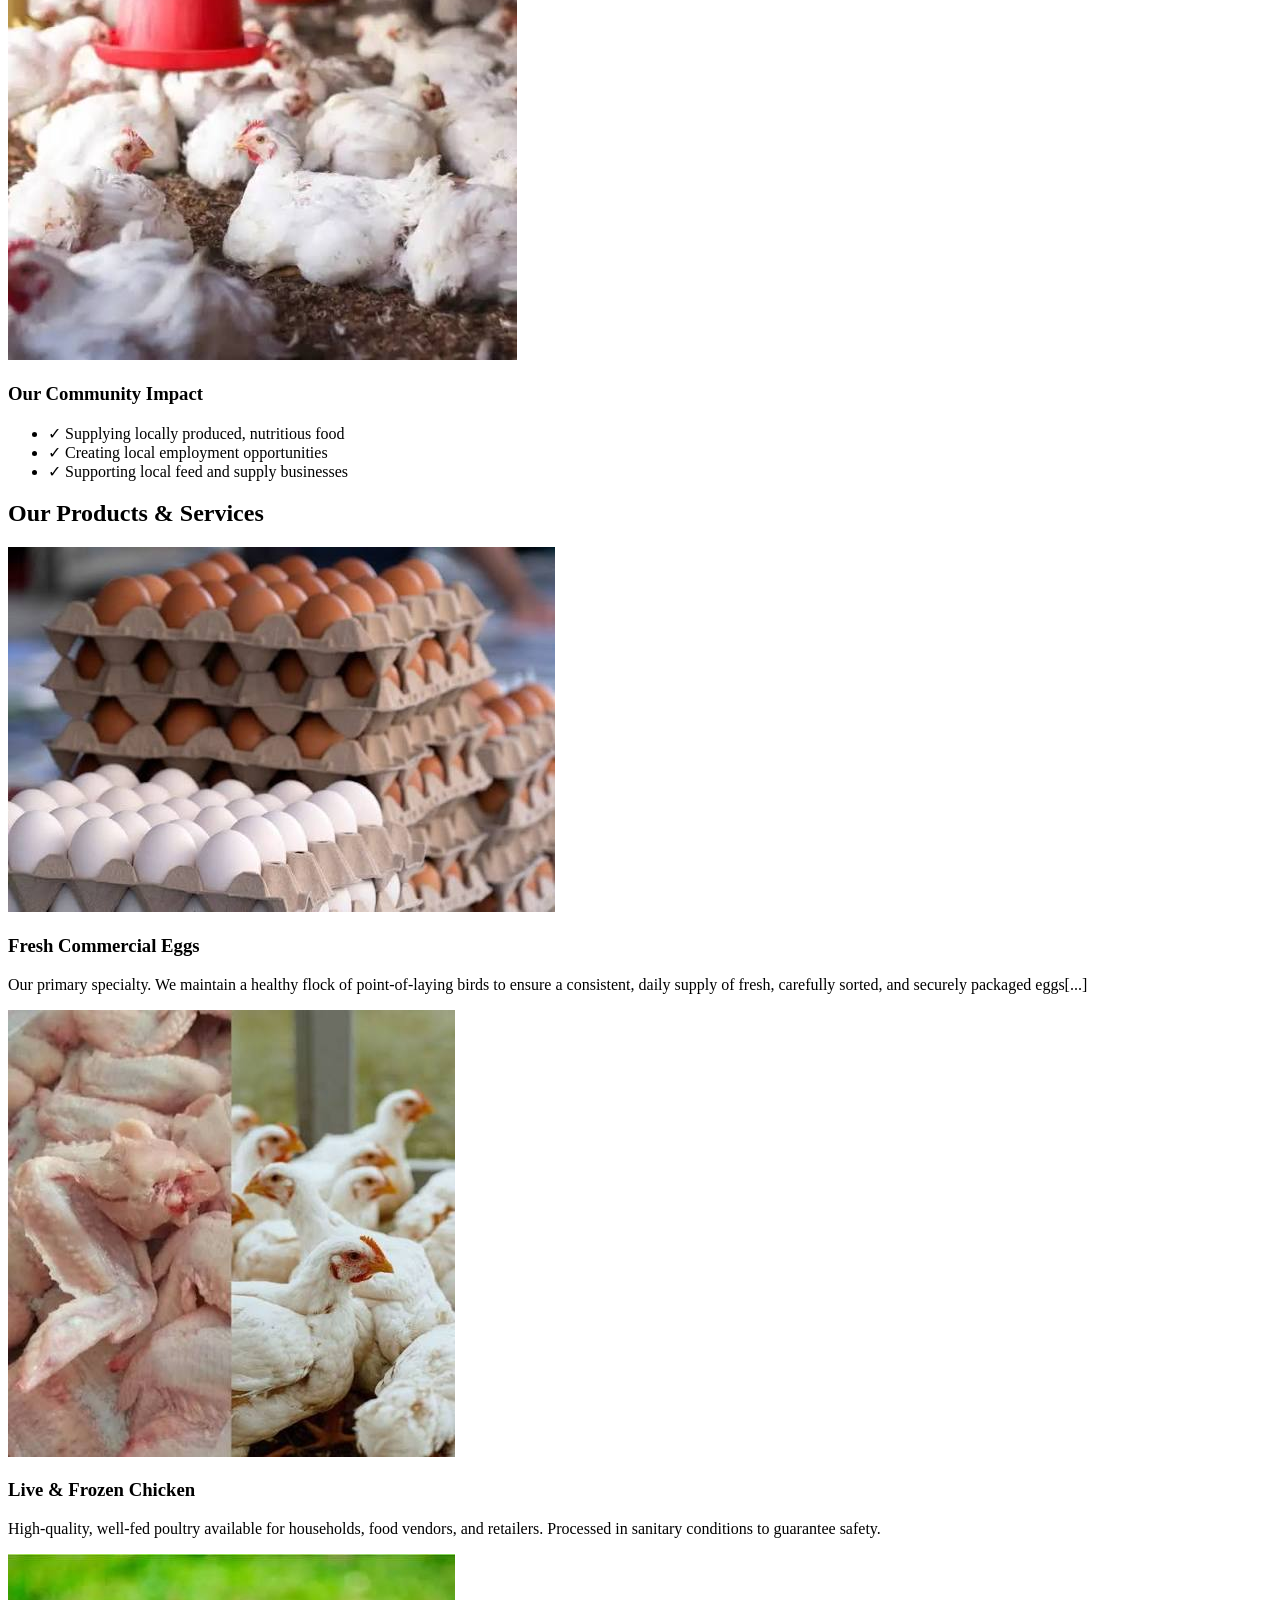
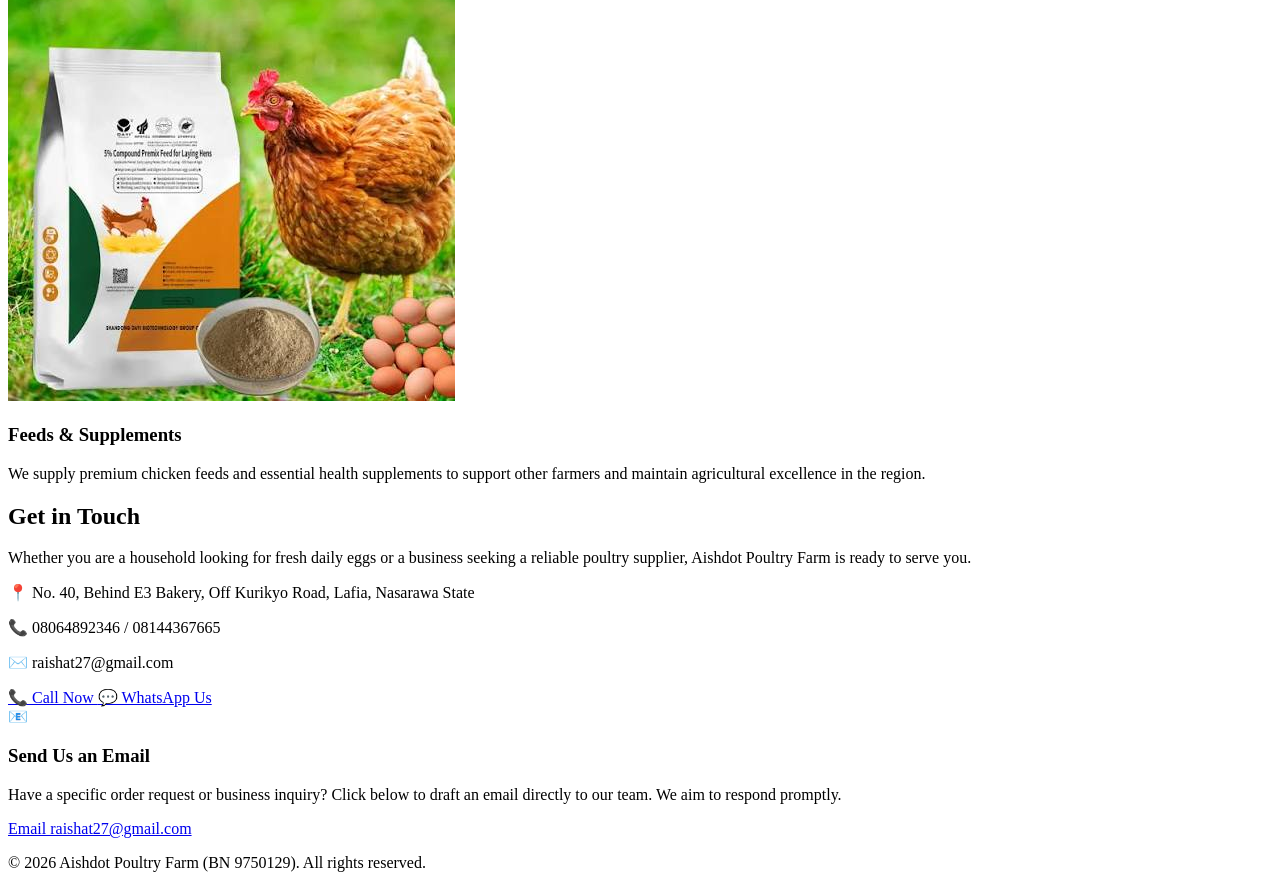
==== commit 0837d67a: "Add SEO & social sharing metadata: Open Graph, Twitter Card, canonical, robots, JSON-LD LocalBusines" ====
--- a/index.html
+++ b/index.html
@@ -5,6 +5,67 @@
     <meta name="viewport" content="width=device-width, initial-scale=1.0">
     <title>Aishdot Poultry Farm | Fresh Eggs & Poultry Services</title>
     <meta name="description" content="Aishdot Poultry Farm provides fresh eggs, live and frozen chicken, and reliable agricultural services in Lafia, Nasarawa State.">
+
+    <!-- SEO & Social Metadata -->
+    <!-- IMPORTANT: replace the canonical href and og:url with your real production domain when available -->
+    <link rel="canonical" href="https://aishdotpoultryfarm.com/" />
+    <meta name="robots" content="index, follow, max-snippet:-1, max-image-preview:large, max-video-preview:-1">
+    <meta name="keywords" content="Aishdot Poultry Farm, fresh eggs, poultry, Lafia, Nasarawa, live chicken, frozen chicken, chicken feed, poultry supplies, local farm">
+
+    <!-- Open Graph / Facebook -->
+    <meta property="og:locale" content="en_US">
+    <meta property="og:type" content="website">
+    <meta property="og:site_name" content="Aishdot Poultry Farm">
+    <meta property="og:title" content="Aishdot Poultry Farm — Fresh Eggs & Poultry Services">
+    <meta property="og:description" content="Supplying Lafia and surrounding communities with premium, locally produced poultry products — fresh eggs, live & frozen chicken, feeds and supplements.">
+    <!-- Absolute URL to an image. Replace with your hosted image if different -->
+    <meta property="og:image" content="https://raw.githubusercontent.com/computedDodo/Aishdot-farm/main/file_0000000057c881f48728e6d2594c0277.png">
+    <meta property="og:image:alt" content="Aishdot Poultry Farm logo">
+    <meta property="og:image:width" content="1200">
+    <meta property="og:image:height" content="630">
+    <meta property="og:url" content="https://aishdotpoultryfarm.com/">
+
+    <!-- Twitter Card -->
+    <meta name="twitter:card" content="summary_large_image">
+    <meta name="twitter:site" content="@AishdotFarm">
+    <meta name="twitter:creator" content="@AishdotFarm">
+    <meta name="twitter:title" content="Aishdot Poultry Farm — Fresh Eggs & Poultry Services">
+    <meta name="twitter:description" content="Supplying Lafia and surrounding communities with premium, locally produced poultry products — fresh eggs, live & frozen chicken, feeds and supplements.">
+    <meta name="twitter:image" content="https://raw.githubusercontent.com/computedDodo/Aishdot-farm/main/file_0000000057c881f48728e6d2594c0277.png">
+
+    <!-- Favicon & Theme -->
+    <link rel="icon" href="https://raw.githubusercontent.com/computedDodo/Aishdot-farm/main/file_0000000057c881f48728e6d2594c0277.png" type="image/png">
+    <meta name="theme-color" content="#16a34a">
+
+    <!-- JSON-LD structured data (LocalBusiness) -->
+    <script type="application/ld+json">
+    {
+      "@context": "https://schema.org",
+      "@type": "LocalBusiness",
+      "name": "Aishdot Poultry Farm",
+      "image": [
+        "https://raw.githubusercontent.com/computedDodo/Aishdot-farm/main/file_0000000057c881f48728e6d2594c0277.png"
+      ],
+      "@id": "https://aishdotpoultryfarm.com/",
+      "url": "https://aishdotpoultryfarm.com/",
+      "telephone": "+2348064892346",
+      "email": "raishat27@gmail.com",
+      "address": {
+        "@type": "PostalAddress",
+        "streetAddress": "No. 40, Behind E3 Bakery, Off Kurikyo Road",
+        "addressLocality": "Lafia",
+        "addressRegion": "Nasarawa",
+        "addressCountry": "NG"
+      },
+      "description": "Fresh commercial eggs, live & frozen chicken, feeds and supplements supplied in Lafia and surrounding communities.",
+      "openingHours": ["Mo-Sa 06:00-18:00"],
+      "priceRange": "₦",
+      "sameAs": [
+        "https://wa.me/2348064892346"
+      ]
+    }
+    </script>
+
     <!-- Tailwind CSS CDN -->
     <script src="https://cdn.tailwindcss.com"></script>
 </head>
@@ -78,10 +139,10 @@
             <div>
                 <h2 class="text-3xl font-bold text-gray-900 mb-6">About Aishdot Poultry Farm</h2>
                 <p class="text-gray-600 mb-4 leading-relaxed">
-                    Located in the heart of Lafia, Nasarawa State, Aishdot Poultry Farm is a registered agricultural enterprise (BN 9750129) led by Aishat Shuaibu Dodo. We specialize in commercial egg production using carefully managed point-of-laying birds, alongside a range of general contracting and agricultural services.
+                    Located in the heart of Lafia, Nasarawa State, Aishdot Poultry Farm is a registered agricultural enterprise (BN 9750129) led by Aishat Shuaibu Dodo. We specialize in commercial[...] 
                 </p>
                 <p class="text-gray-600 mb-4 leading-relaxed">
-                    <strong>Our Mission:</strong> To provide customers with fresh, high-quality, and reliable poultry products while actively supporting the local food supply and driving economic activity in our community.
+                    <strong>Our Mission:</strong> To provide customers with fresh, high-quality, and reliable poultry products while actively supporting the local food supply and driving economic acti[...]
                 </p>
                 
                 <div class="mt-8">
@@ -123,7 +184,7 @@
                     <div class="p-8">
                         <h3 class="text-xl font-bold text-gray-900 mb-3">Fresh Commercial Eggs</h3>
                         <p class="text-gray-600 text-sm">
-                            Our primary specialty. We maintain a healthy flock of point-of-laying birds to ensure a consistent, daily supply of fresh, carefully sorted, and securely packaged eggs.
+                            Our primary specialty. We maintain a healthy flock of point-of-laying birds to ensure a consistent, daily supply of fresh, carefully sorted, and securely packaged eggs[...]
                         </p>
                     </div>
                 </div>
@@ -179,7 +240,7 @@
                 </div>
                 <!-- Call/WhatsApp Buttons -->
                 <div class="flex flex-col sm:flex-row space-y-4 sm:space-y-0 sm:space-x-4">
-                    <a href="tel:08064892346" class="bg-green-700 hover:bg-green-800 text-white px-6 py-3 rounded-lg font-semibold transition text-center">
+                    <a href="tel:+2348064892346" class="bg-green-700 hover:bg-green-800 text-white px-6 py-3 rounded-lg font-semibold transition text-center">
                         📞 Call Now
                     </a>
                     <a href="https://wa.me/2348064892346" target="_blank" class="bg-green-600 hover:bg-green-700 text-white px-6 py-3 rounded-lg font-semibold transition text-center">
@@ -195,7 +256,7 @@
                 <p class="text-gray-400 mb-8 text-sm">
                     Have a specific order request or business inquiry? Click below to draft an email directly to our team. We aim to respond promptly.
                 </p>
-                <a href="mailto:raishat27@gmail.com?subject=Website%20Inquiry:%20Aishdot%20Poultry%20Farm" class="inline-block w-full bg-white text-gray-900 hover:bg-gray-200 font-bold py-3 px-6 rounded-lg transition duration-300">
+                <a href="mailto:raishat27@gmail.com?subject=Website%20Inquiry:%20Aishdot%20Poultry%20Farm" class="inline-block w-full bg-white text-gray-900 hover:bg-gray-200 font-bold py-3 px-6 rounded-lg">
                     Email raishat27@gmail.com
                 </a>
             </div>
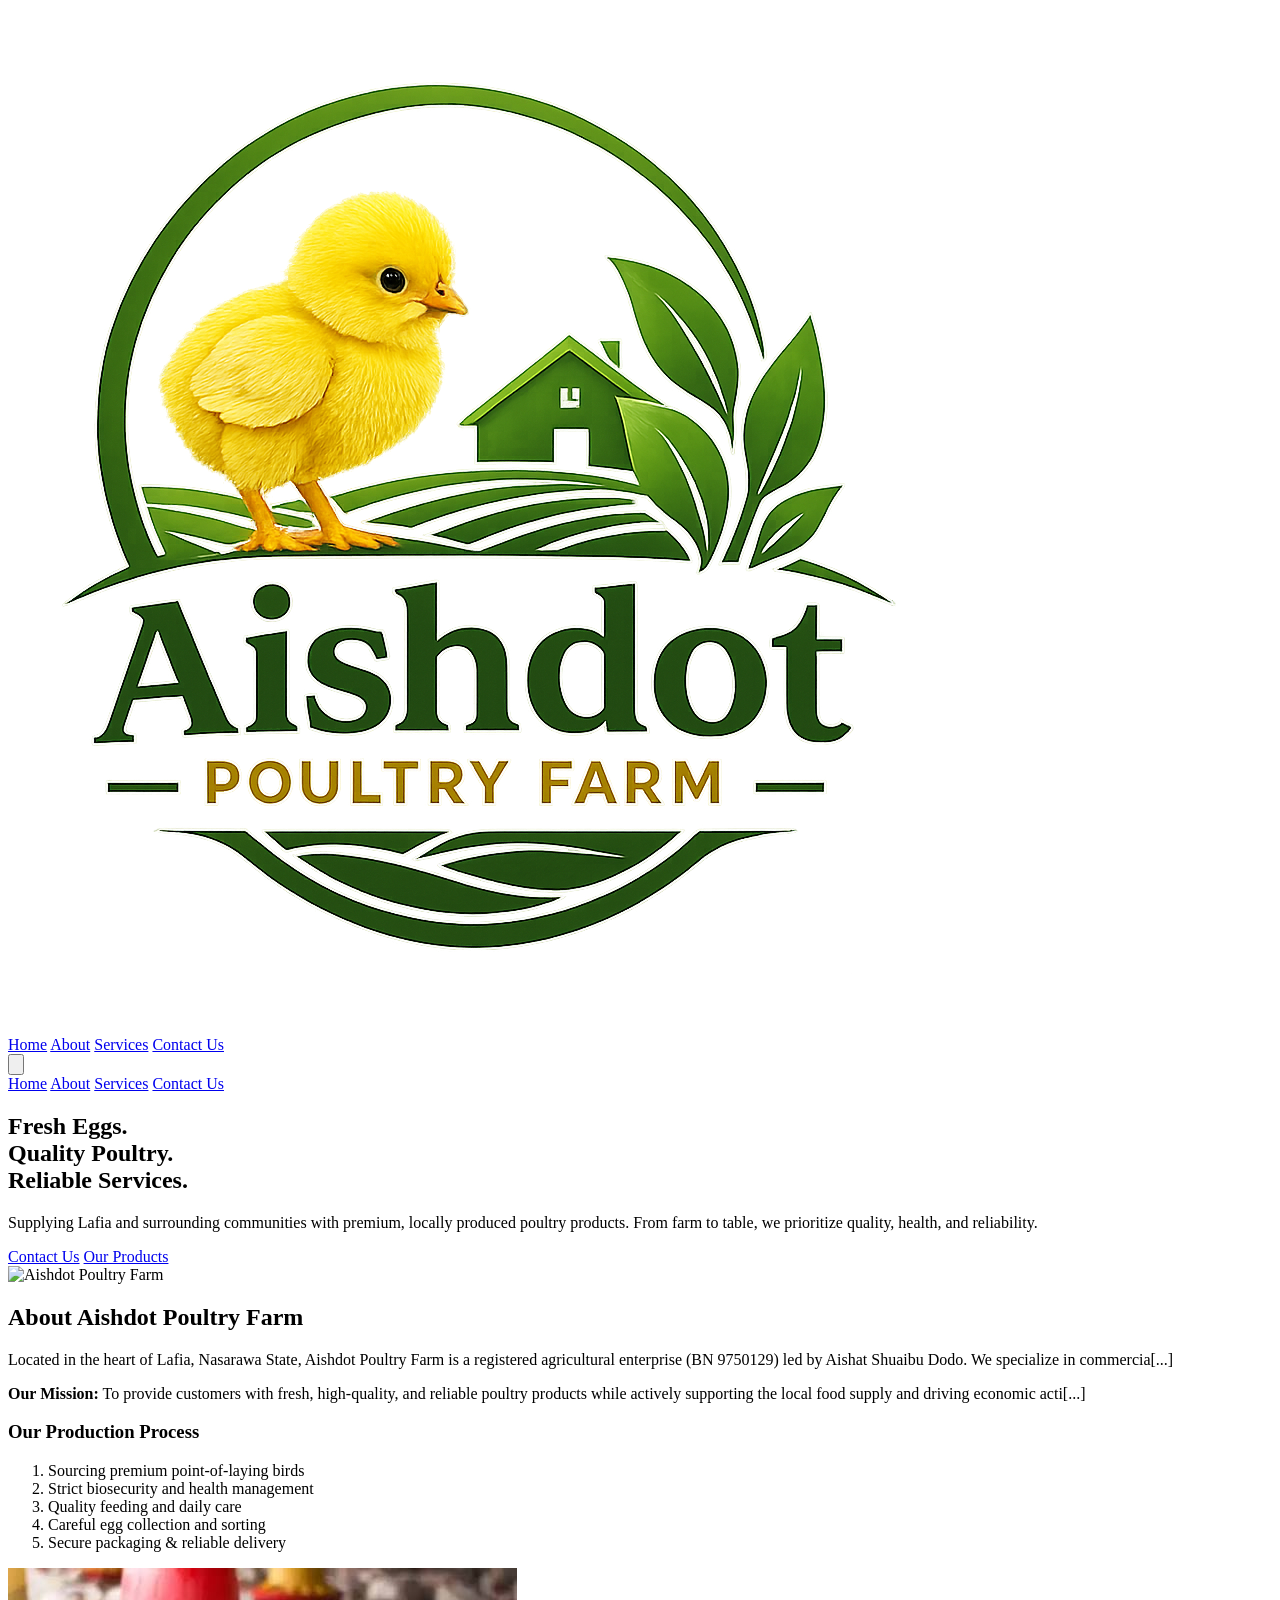
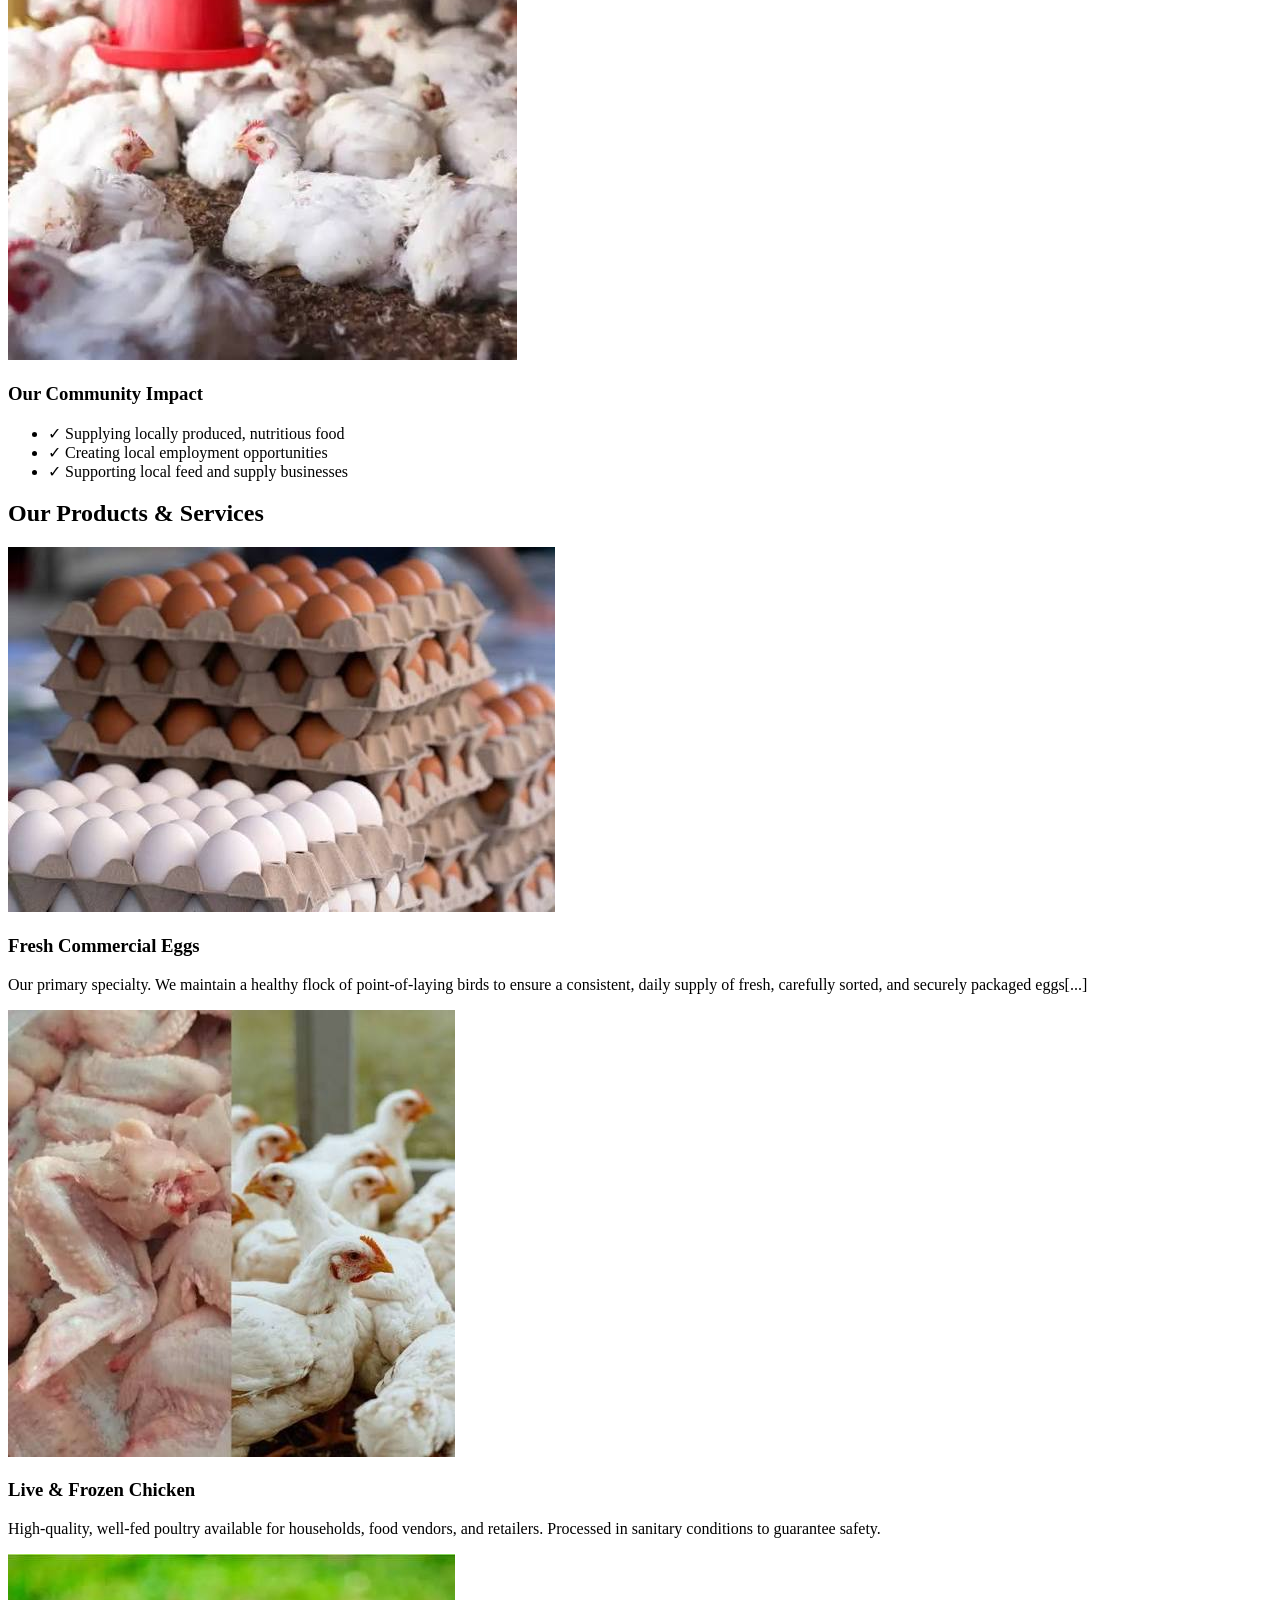
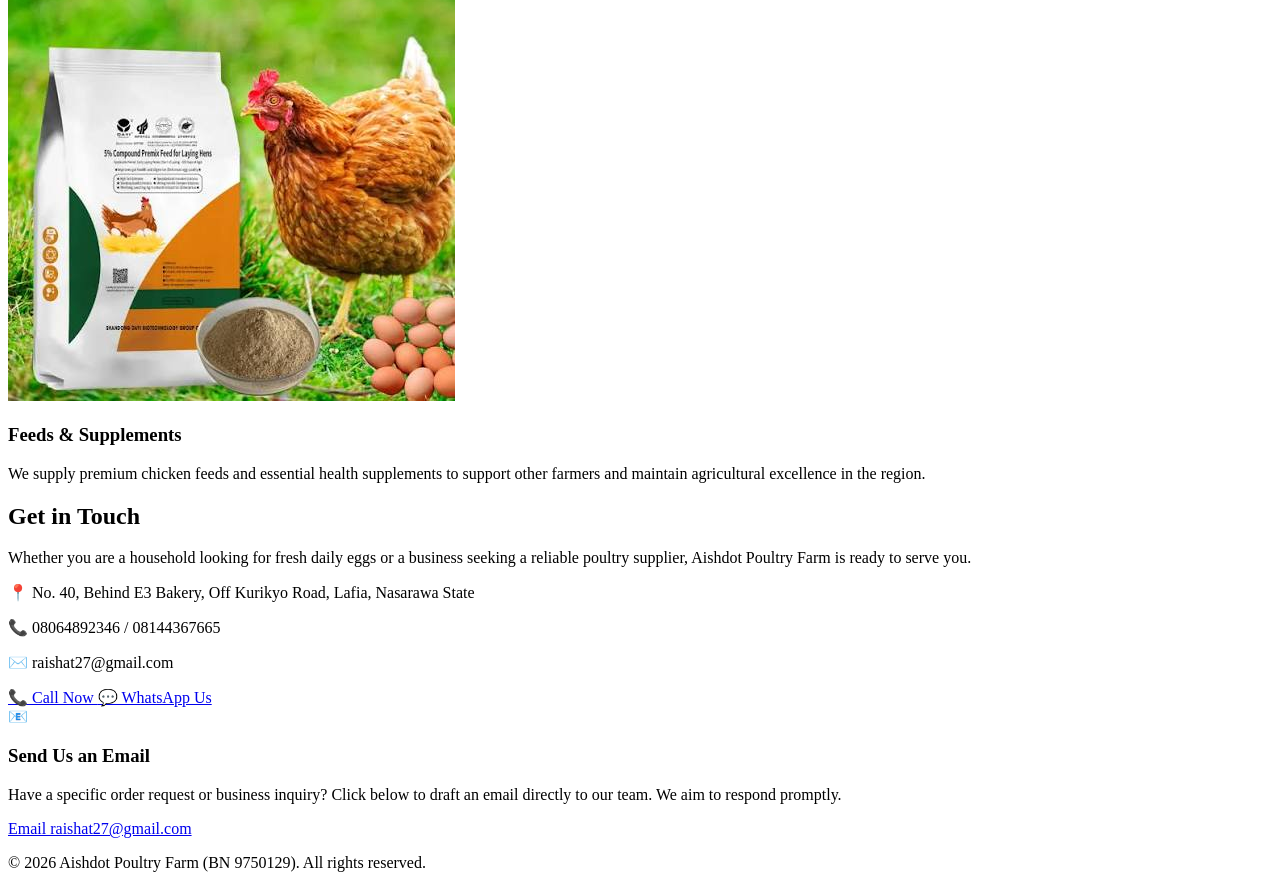
==== commit 2bf1fc0f: "Update production URLs: set canonical, og:url, JSON-LD @id and url to https://aishdot-farm.vercel.ap" ====
--- a/index.html
+++ b/index.html
@@ -7,8 +7,8 @@
     <meta name="description" content="Aishdot Poultry Farm provides fresh eggs, live and frozen chicken, and reliable agricultural services in Lafia, Nasarawa State.">
 
     <!-- SEO & Social Metadata -->
-    <!-- IMPORTANT: replace the canonical href and og:url with your real production domain when available -->
-    <link rel="canonical" href="https://aishdotpoultryfarm.com/" />
+    <!-- Canonical and production URLs set to the provided production site -->
+    <link rel="canonical" href="https://aishdot-farm.vercel.app/" />
     <meta name="robots" content="index, follow, max-snippet:-1, max-image-preview:large, max-video-preview:-1">
     <meta name="keywords" content="Aishdot Poultry Farm, fresh eggs, poultry, Lafia, Nasarawa, live chicken, frozen chicken, chicken feed, poultry supplies, local farm">
 
@@ -23,7 +23,7 @@
     <meta property="og:image:alt" content="Aishdot Poultry Farm logo">
     <meta property="og:image:width" content="1200">
     <meta property="og:image:height" content="630">
-    <meta property="og:url" content="https://aishdotpoultryfarm.com/">
+    <meta property="og:url" content="https://aishdot-farm.vercel.app/">
 
     <!-- Twitter Card -->
     <meta name="twitter:card" content="summary_large_image">
@@ -46,8 +46,8 @@
       "image": [
         "https://raw.githubusercontent.com/computedDodo/Aishdot-farm/main/file_0000000057c881f48728e6d2594c0277.png"
       ],
-      "@id": "https://aishdotpoultryfarm.com/",
-      "url": "https://aishdotpoultryfarm.com/",
+      "@id": "https://aishdot-farm.vercel.app/",
+      "url": "https://aishdot-farm.vercel.app/",
       "telephone": "+2348064892346",
       "email": "raishat27@gmail.com",
       "address": {
@@ -139,7 +139,7 @@
             <div>
                 <h2 class="text-3xl font-bold text-gray-900 mb-6">About Aishdot Poultry Farm</h2>
                 <p class="text-gray-600 mb-4 leading-relaxed">
-                    Located in the heart of Lafia, Nasarawa State, Aishdot Poultry Farm is a registered agricultural enterprise (BN 9750129) led by Aishat Shuaibu Dodo. We specialize in commercial[...] 
+                    Located in the heart of Lafia, Nasarawa State, Aishdot Poultry Farm is a registered agricultural enterprise (BN 9750129) led by Aishat Shuaibu Dodo. We specialize in commercia[...] 
                 </p>
                 <p class="text-gray-600 mb-4 leading-relaxed">
                     <strong>Our Mission:</strong> To provide customers with fresh, high-quality, and reliable poultry products while actively supporting the local food supply and driving economic acti[...]
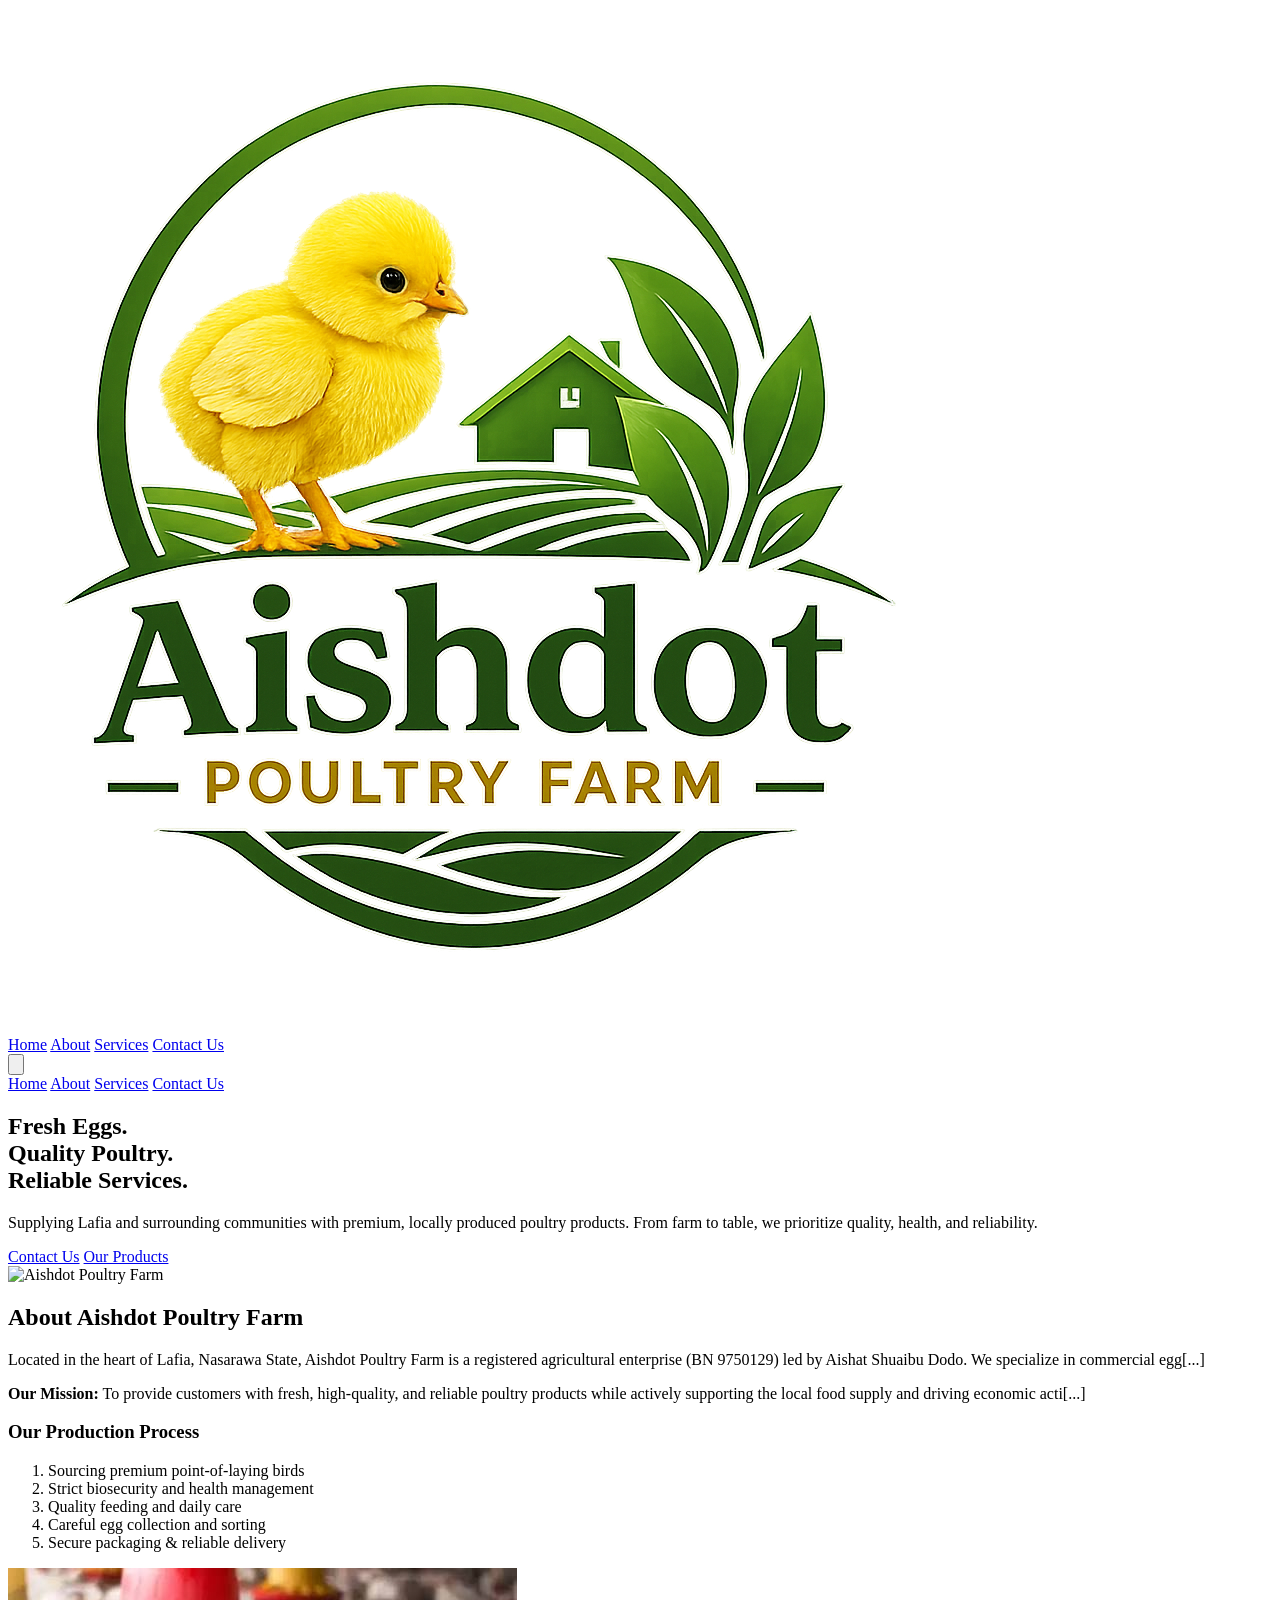
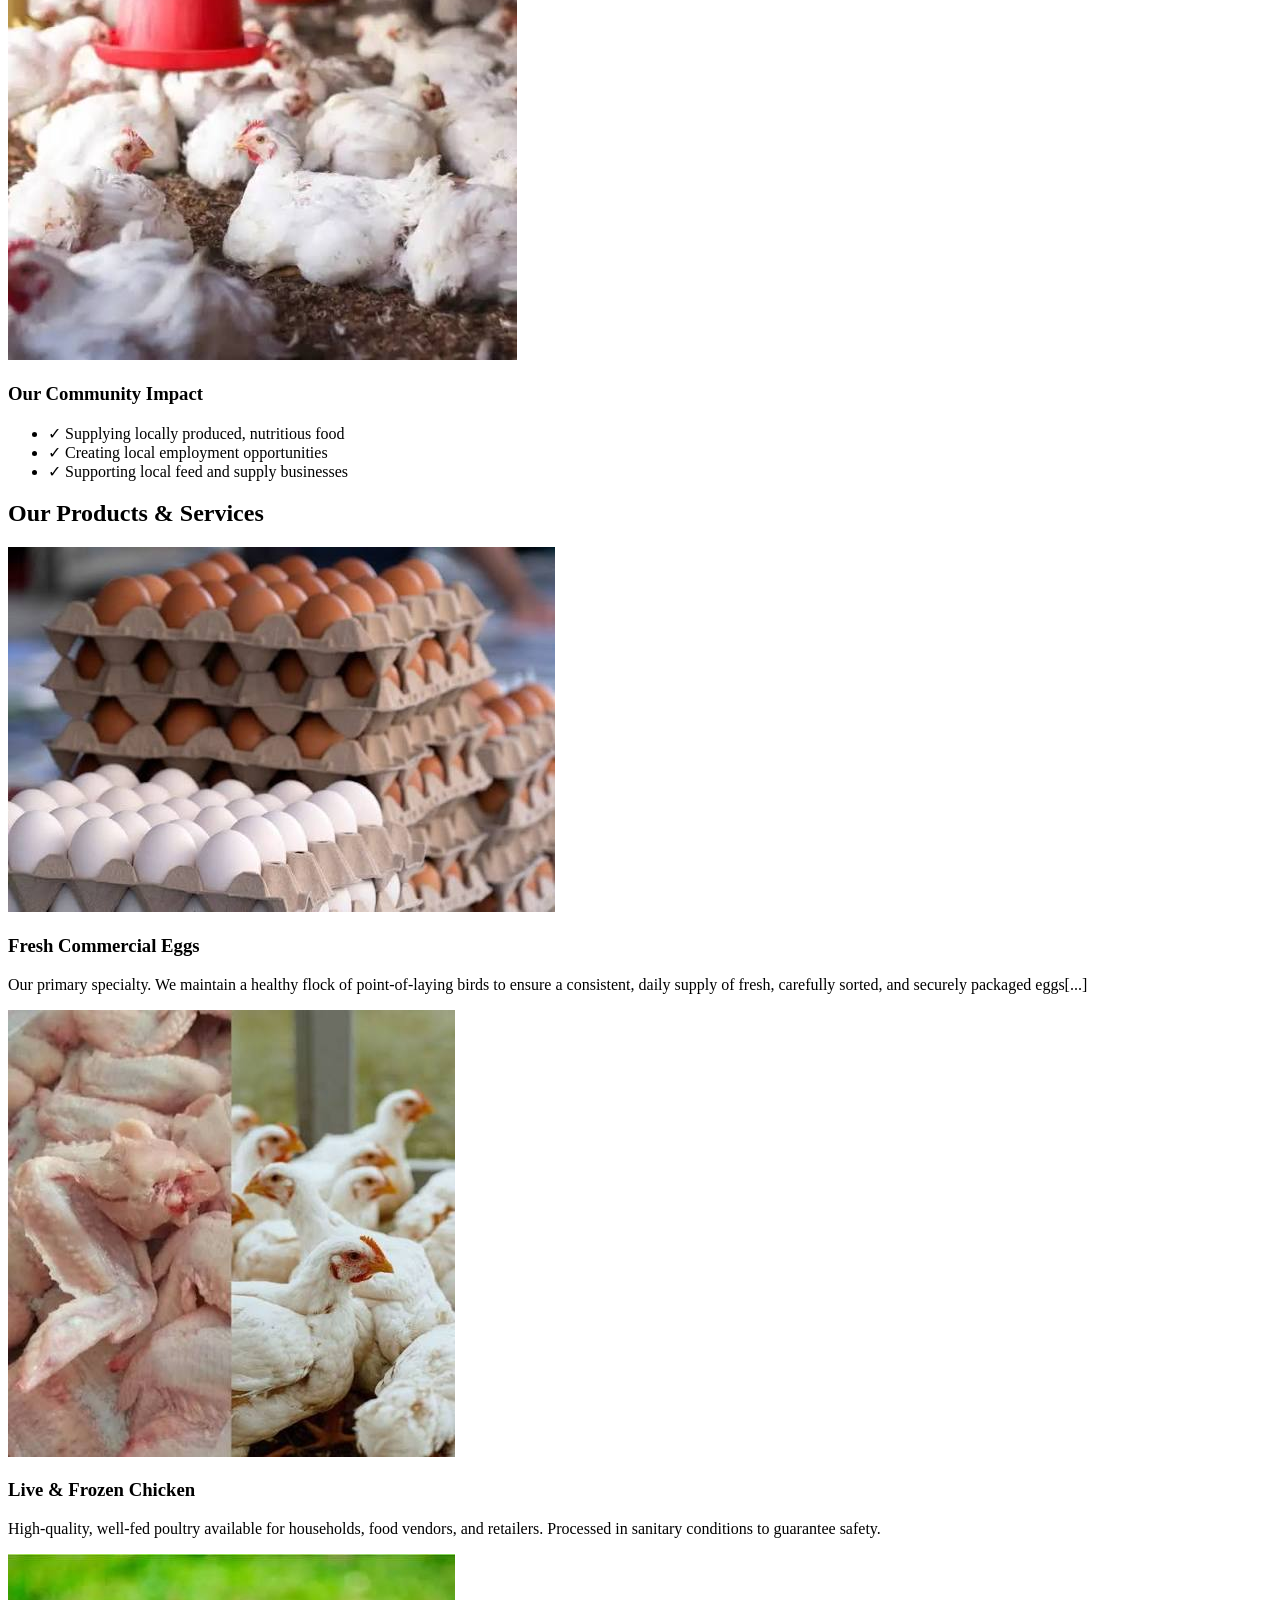
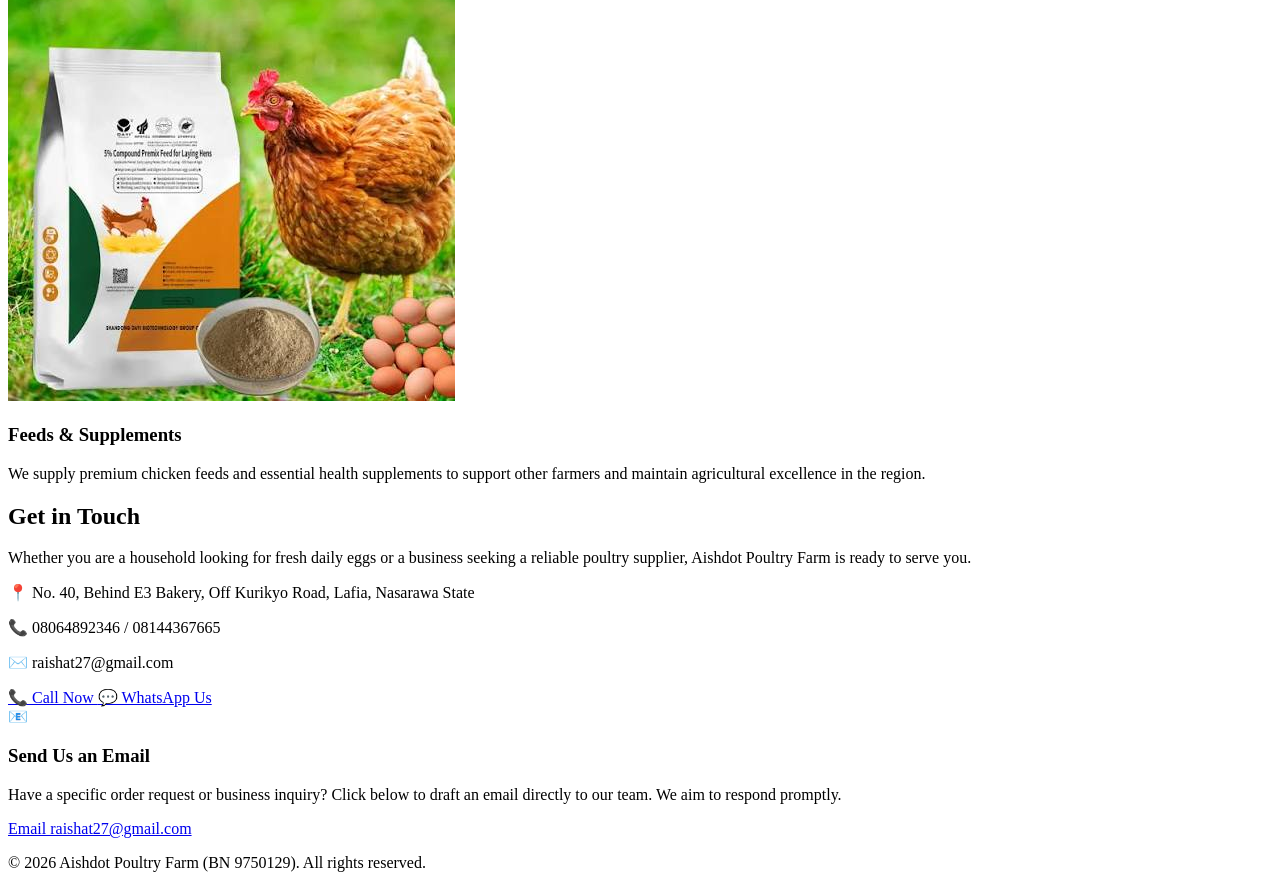
==== commit 5a085490: "Host social preview image on production domain, remove twitter handle tags, update favicon to produc" ====
--- a/index.html
+++ b/index.html
@@ -18,8 +18,8 @@
     <meta property="og:site_name" content="Aishdot Poultry Farm">
     <meta property="og:title" content="Aishdot Poultry Farm — Fresh Eggs & Poultry Services">
     <meta property="og:description" content="Supplying Lafia and surrounding communities with premium, locally produced poultry products — fresh eggs, live & frozen chicken, feeds and supplements.">
-    <!-- Absolute URL to an image. Replace with your hosted image if different -->
-    <meta property="og:image" content="https://raw.githubusercontent.com/computedDodo/Aishdot-farm/main/file_0000000057c881f48728e6d2594c0277.png">
+    <!-- Absolute URL to an image hosted on production -->
+    <meta property="og:image" content="https://aishdot-farm.vercel.app/file_0000000057c881f48728e6d2594c0277.png">
     <meta property="og:image:alt" content="Aishdot Poultry Farm logo">
     <meta property="og:image:width" content="1200">
     <meta property="og:image:height" content="630">
@@ -27,14 +27,12 @@
 
     <!-- Twitter Card -->
     <meta name="twitter:card" content="summary_large_image">
-    <meta name="twitter:site" content="@AishdotFarm">
-    <meta name="twitter:creator" content="@AishdotFarm">
     <meta name="twitter:title" content="Aishdot Poultry Farm — Fresh Eggs & Poultry Services">
     <meta name="twitter:description" content="Supplying Lafia and surrounding communities with premium, locally produced poultry products — fresh eggs, live & frozen chicken, feeds and supplements.">
-    <meta name="twitter:image" content="https://raw.githubusercontent.com/computedDodo/Aishdot-farm/main/file_0000000057c881f48728e6d2594c0277.png">
+    <meta name="twitter:image" content="https://aishdot-farm.vercel.app/file_0000000057c881f48728e6d2594c0277.png">
 
     <!-- Favicon & Theme -->
-    <link rel="icon" href="https://raw.githubusercontent.com/computedDodo/Aishdot-farm/main/file_0000000057c881f48728e6d2594c0277.png" type="image/png">
+    <link rel="icon" href="https://aishdot-farm.vercel.app/file_0000000057c881f48728e6d2594c0277.png" type="image/png">
     <meta name="theme-color" content="#16a34a">
 
     <!-- JSON-LD structured data (LocalBusiness) -->
@@ -44,7 +42,7 @@
       "@type": "LocalBusiness",
       "name": "Aishdot Poultry Farm",
       "image": [
-        "https://raw.githubusercontent.com/computedDodo/Aishdot-farm/main/file_0000000057c881f48728e6d2594c0277.png"
+        "https://aishdot-farm.vercel.app/file_0000000057c881f48728e6d2594c0277.png"
       ],
       "@id": "https://aishdot-farm.vercel.app/",
       "url": "https://aishdot-farm.vercel.app/",
@@ -139,7 +137,7 @@
             <div>
                 <h2 class="text-3xl font-bold text-gray-900 mb-6">About Aishdot Poultry Farm</h2>
                 <p class="text-gray-600 mb-4 leading-relaxed">
-                    Located in the heart of Lafia, Nasarawa State, Aishdot Poultry Farm is a registered agricultural enterprise (BN 9750129) led by Aishat Shuaibu Dodo. We specialize in commercia[...] 
+                    Located in the heart of Lafia, Nasarawa State, Aishdot Poultry Farm is a registered agricultural enterprise (BN 9750129) led by Aishat Shuaibu Dodo. We specialize in commercial egg[...] 
                 </p>
                 <p class="text-gray-600 mb-4 leading-relaxed">
                     <strong>Our Mission:</strong> To provide customers with fresh, high-quality, and reliable poultry products while actively supporting the local food supply and driving economic acti[...]
